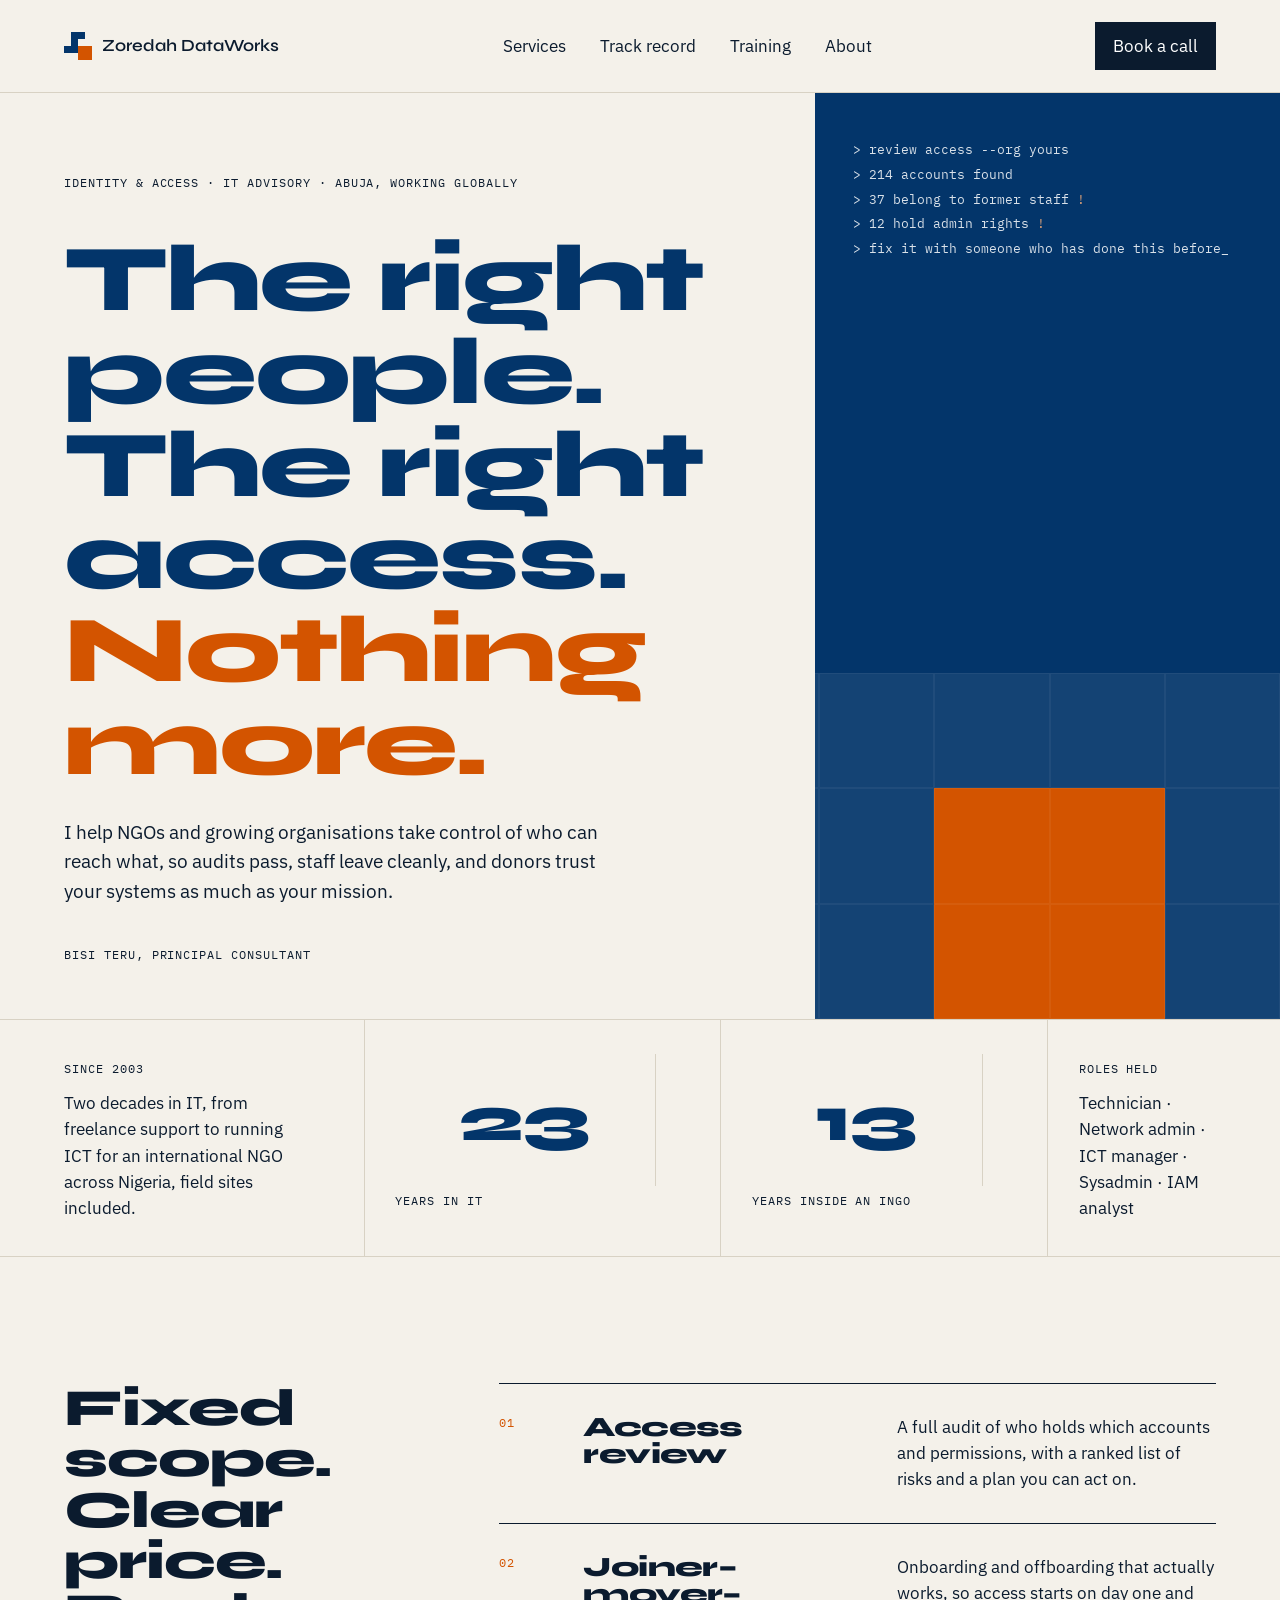
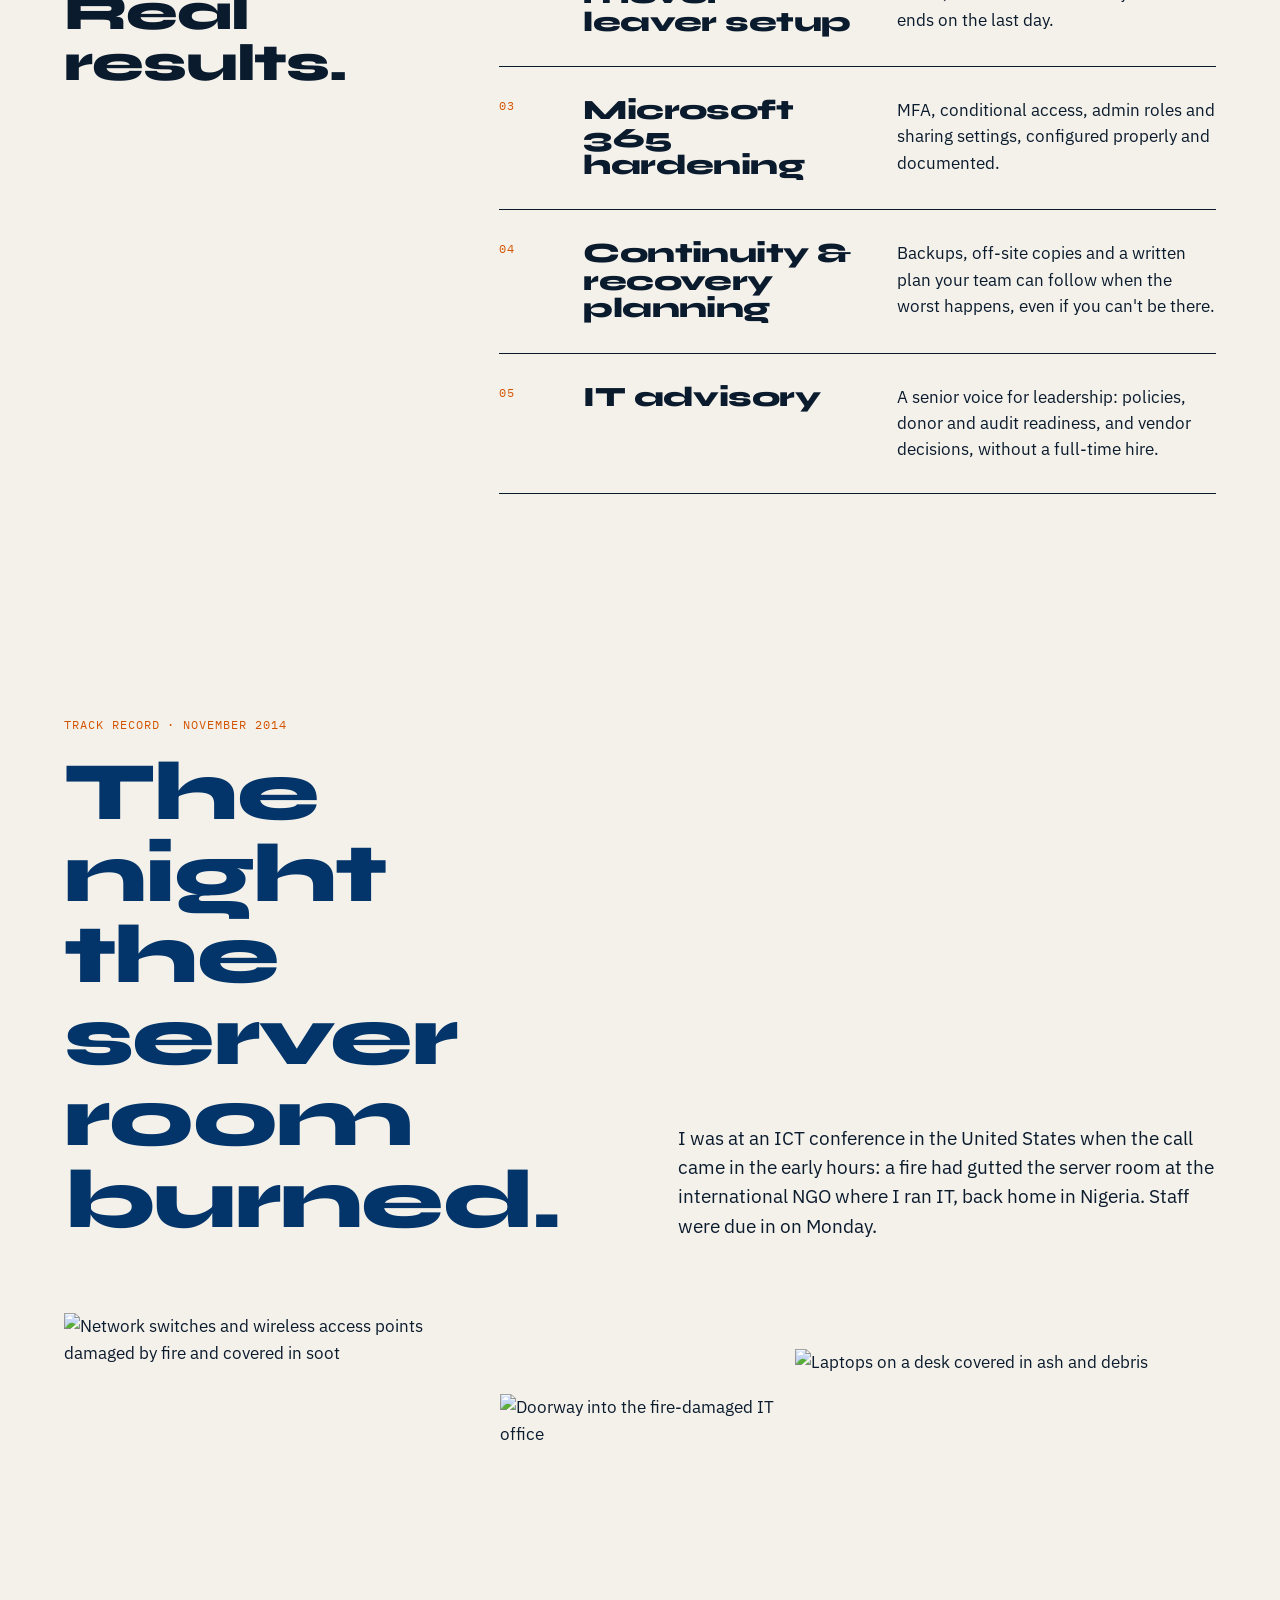
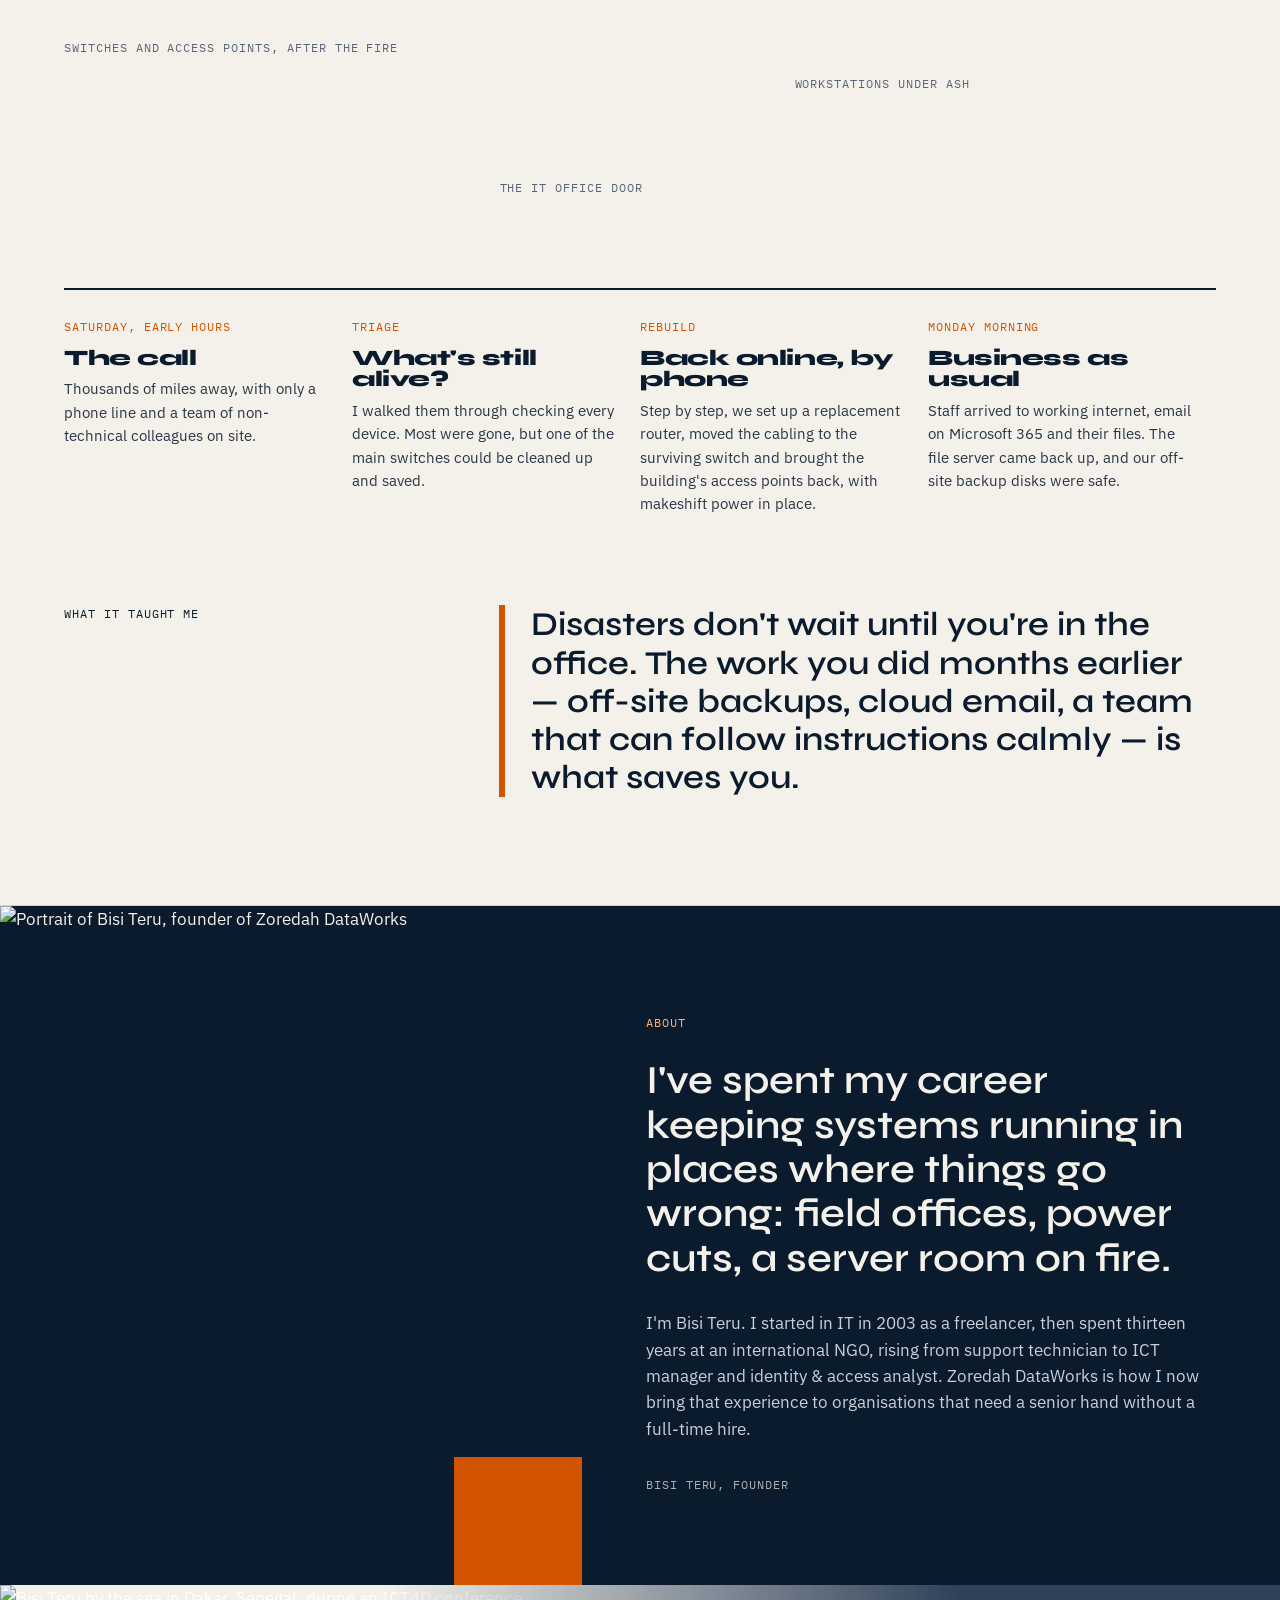
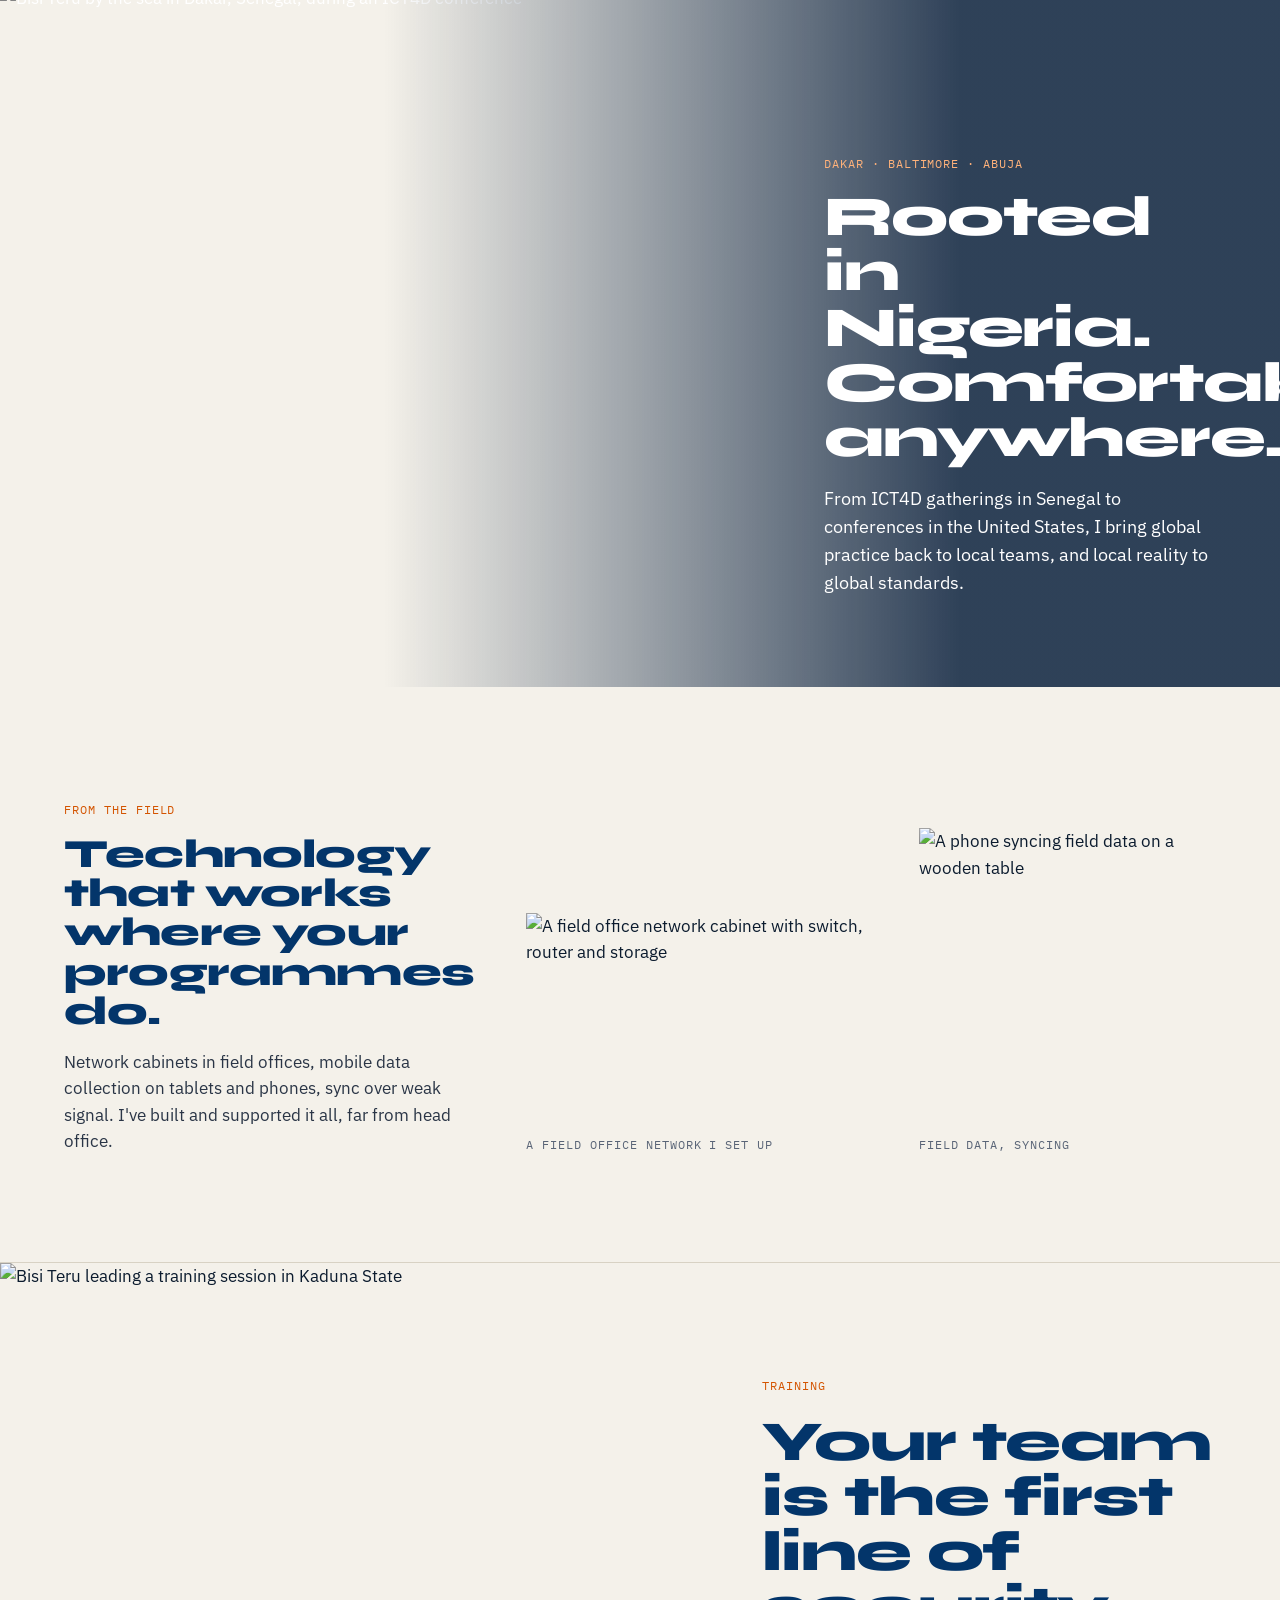
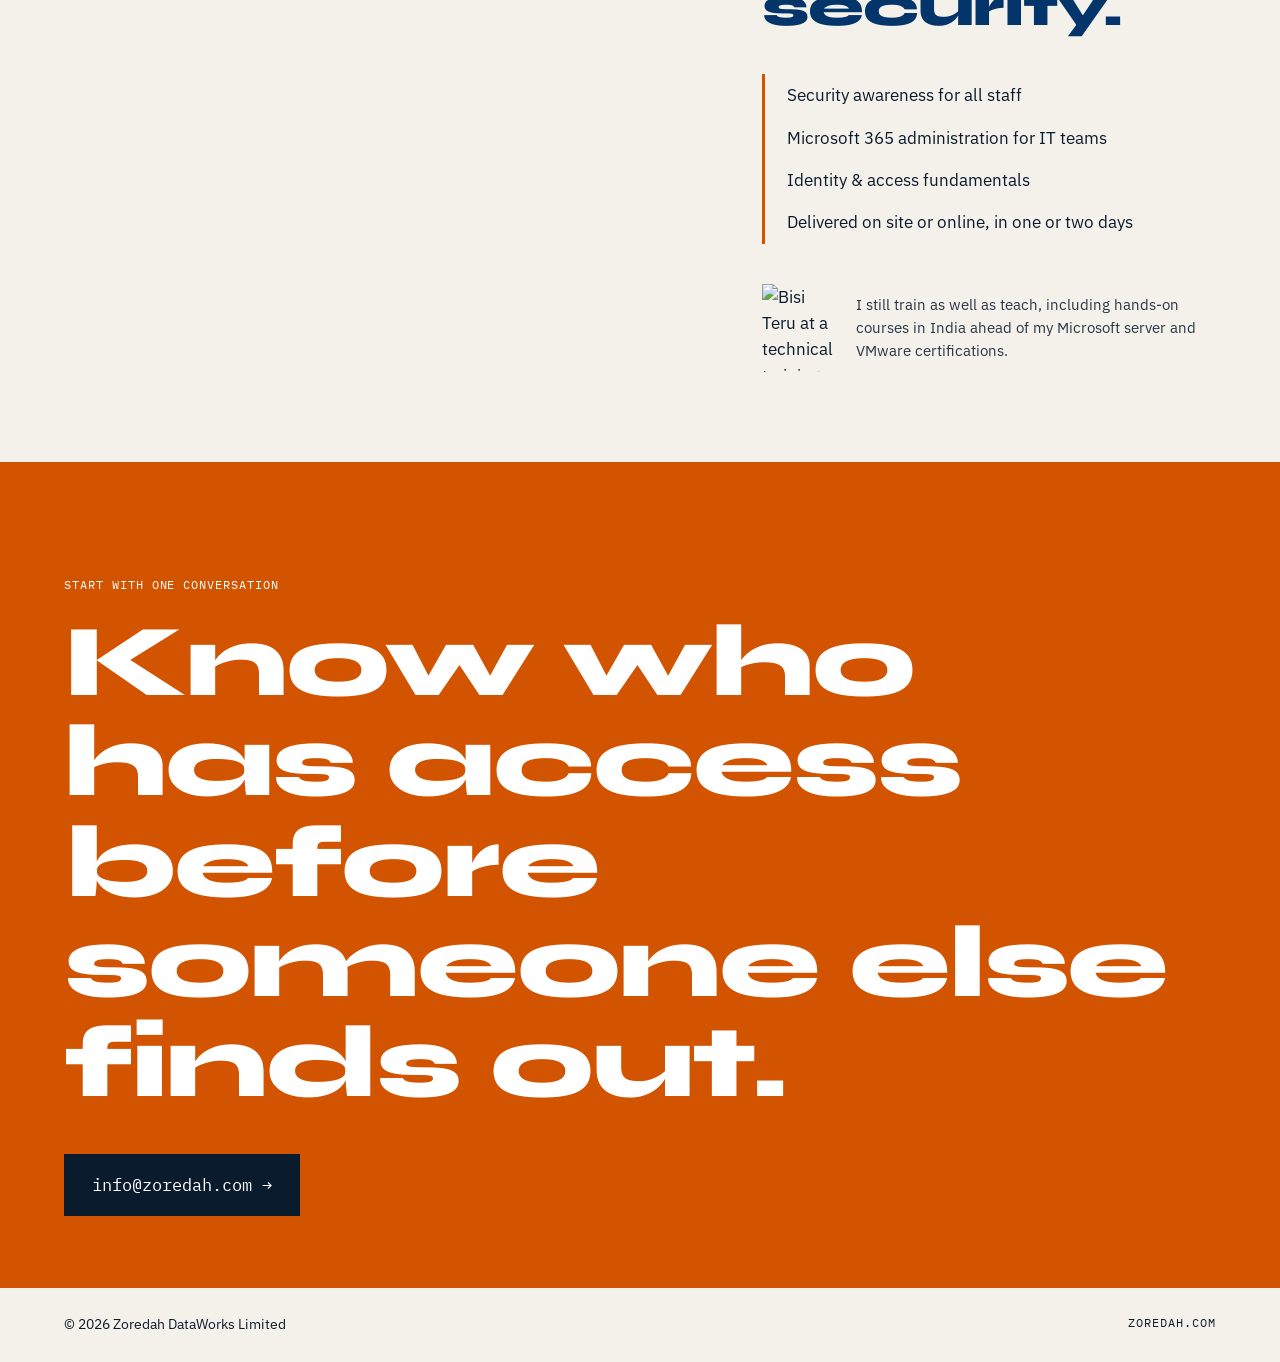
==== index.html @ 3d93bdf1 "Add initial HTML structure for Zoredah DataWorks This commit adds a complete HTML structure for the " ====
<!DOCTYPE html>
<html lang="en">
<head>
<meta charset="utf-8">
<meta name="viewport" content="width=device-width,initial-scale=1">
<title>Zoredah DataWorks | Identity, access and IT advisory</title>
<meta name="description" content="Identity and access management, IT advisory, continuity planning and training for NGOs and growing organisations. Based in Abuja, working globally.">
<link rel="preconnect" href="https://fonts.googleapis.com">
<link rel="preconnect" href="https://fonts.gstatic.com" crossorigin>
<link href="https://fonts.googleapis.com/css2?family=Syne:wght@600;800&family=IBM+Plex+Sans:wght@400;500&family=IBM+Plex+Mono:wght@400;500&display=swap" rel="stylesheet">
<style>
:root{--navy:#03356A;--ink:#0B1B2E;--orange:#D35400;--paper:#F4F1EA;--line:#d8d2c4;--muted:#5a6577}
*{box-sizing:border-box;margin:0;padding:0}
html{scroll-behavior:smooth}
body{font-family:'IBM Plex Sans',sans-serif;color:var(--ink);background:var(--paper);font-size:17px;line-height:1.55}
img{display:block;max-width:100%}
.mono{font-family:'IBM Plex Mono',monospace;font-size:12px;letter-spacing:.08em;text-transform:uppercase}
h1,h2,h3{font-family:'Syne',sans-serif;font-weight:800;line-height:.98;letter-spacing:-.02em}
a{color:inherit}

/* navigation */
nav{display:flex;justify-content:space-between;align-items:center;padding:22px 5vw;border-bottom:1px solid var(--line)}
.brand{display:flex;gap:10px;align-items:center;font-family:'Syne',sans-serif;font-weight:600;text-decoration:none}
.mark{display:grid;grid-template-columns:repeat(4,7px);grid-template-rows:repeat(4,7px)}
.mark i{background:var(--navy)}
.mark i.o{background:var(--orange)}
nav ul{display:flex;gap:34px;list-style:none}
nav ul a{text-decoration:none}
nav ul a:hover{color:var(--orange)}
.cta{background:var(--ink);color:#fff;padding:11px 18px;text-decoration:none}
.cta:hover{background:var(--orange)}

/* hero: deliberately asymmetric */
.hero{display:grid;grid-template-columns:7fr 4fr;min-height:82vh;border-bottom:1px solid var(--line)}
.hero-l{padding:9vh 5vw 6vh;display:flex;flex-direction:column;justify-content:space-between;gap:40px}
.hero h1{font-size:clamp(46px,7.4vw,112px);color:var(--navy)}
.hero h1 em{font-style:normal;color:var(--orange)}
.hero p{max-width:30em;margin-top:28px;font-size:19px}
.hero-r{background:var(--navy);position:relative;overflow:hidden;color:#fff;padding:5vh 3vw}
.blocks{position:absolute;right:0;bottom:0;display:grid;grid-template-columns:repeat(5,9vw);grid-auto-rows:9vw}
.blocks b{background:rgba(255,255,255,.07);border:1px solid rgba(255,255,255,.05);animation:rise .6s both}
.blocks b.o{background:var(--orange)}
@keyframes rise{from{opacity:0;transform:translateY(14px)}}
.term{font-family:'IBM Plex Mono',monospace;font-size:13px;opacity:.85;line-height:1.9;position:relative;z-index:1}
.term span{color:#ffb27a}

/* proof strip */
.proof{display:grid;grid-template-columns:2.2fr 1fr 1fr 1.4fr;border-bottom:1px solid var(--line)}
.proof div{padding:34px 5vw 34px 2.4vw;border-right:1px solid var(--line)}
.proof div:first-child{padding-left:5vw}
.proof div:last-child{border-right:0}
.big{font-family:'Syne',sans-serif;font-size:64px;font-weight:800;color:var(--navy);line-height:1}

/* services: an editorial list, not a row of cards */
.svc{padding:14vh 5vw 10vh;display:grid;grid-template-columns:1fr 2fr;gap:6vw}
.svc h2{font-size:52px;position:sticky;top:30px;align-self:start}
.row{display:grid;grid-template-columns:60px 1fr 1.1fr;gap:24px;padding:30px 0;border-top:1px solid var(--ink)}
.row:last-child{border-bottom:1px solid var(--ink)}
.row h3{font-size:28px;transition:color .2s}
.row .n{color:var(--orange)}
.row:hover h3{color:var(--orange)}

/* about, with portrait */
.about{display:grid;grid-template-columns:5fr 6fr;background:var(--ink);color:var(--paper)}
.about figure{position:relative;min-height:560px;overflow:hidden}
.about figure img{position:absolute;inset:0;width:100%;height:100%;object-fit:cover;object-position:50% 30%}
.about figure::after{content:'';position:absolute;right:0;bottom:0;width:22%;aspect-ratio:1;background:var(--orange)}
.about-t{padding:12vh 6vw 10vh 5vw;display:flex;flex-direction:column;justify-content:center}
.about blockquote{font-family:'Syne',sans-serif;font-size:clamp(28px,3.1vw,44px);line-height:1.12;font-weight:600}
.about p.body{margin-top:30px;max-width:34em;color:#c9cfd8}

/* the fire: case story */
.fire{padding:14vh 5vw 12vh;border-bottom:1px solid var(--line)}
.fire-head{display:grid;grid-template-columns:1fr 1fr;gap:6vw;align-items:end;margin-bottom:8vh}
.fire h2{font-size:clamp(44px,6.5vw,96px);color:var(--navy)}
.fire-head p{font-size:19px;max-width:30em}
.fire-grid{display:grid;grid-template-columns:3fr 2fr 3fr;gap:14px;align-items:start}
.fire-grid img{width:100%;height:100%;object-fit:cover}
.fire-grid figure:nth-child(1){aspect-ratio:4/3}
.fire-grid figure:nth-child(2){aspect-ratio:3/4;margin-top:9vh}
.fire-grid figure:nth-child(3){aspect-ratio:4/3;margin-top:4vh}
.fire-grid figcaption{margin-top:10px;color:var(--muted)}
.timeline{display:grid;grid-template-columns:repeat(4,1fr);margin-top:10vh;border-top:2px solid var(--ink)}
.timeline div{padding:22px 24px 0 0}
.timeline .when{color:var(--orange)}
.timeline h3{font-size:22px;margin:10px 0 8px}
.timeline p{font-size:15px;color:#2a3546}
.lesson{margin-top:10vh;display:grid;grid-template-columns:1fr 2fr;gap:6vw}
.lesson blockquote{font-family:'Syne',sans-serif;font-weight:600;font-size:clamp(24px,2.6vw,36px);line-height:1.15;border-left:6px solid var(--orange);padding-left:26px}

/* global strip over the Dakar photo */
.global{position:relative;min-height:78vh;color:#fff;display:flex;align-items:flex-end;overflow:hidden}
.global img{position:absolute;inset:0;width:100%;height:100%;object-fit:cover;object-position:30% 50%}
.global::before{content:'';position:absolute;inset:0;background:linear-gradient(90deg,rgba(3,26,56,0) 30%,rgba(3,26,56,.82) 75%);z-index:1}
.global-t{position:relative;z-index:2;margin-left:auto;max-width:520px;padding:0 5vw 10vh}
.global h2{font-size:clamp(36px,4.4vw,64px)}
.global p{margin-top:20px;font-size:18px}

/* field strip */
.field{padding:12vh 5vw;display:grid;grid-template-columns:1fr 1.4fr 1.1fr;gap:14px;align-items:end}
.field .intro{align-self:start;padding-right:3vw}
.field .intro h2{font-size:40px;color:var(--navy);margin-top:14px}
.field .intro p{margin-top:18px;color:#2a3546}
.field figure img{width:100%;object-fit:cover}
.field figure:nth-child(2) img{aspect-ratio:16/9}
.field figure:nth-child(3) img{aspect-ratio:1}
.field figcaption{margin-top:10px;color:var(--muted)}

/* training */
.train{display:grid;grid-template-columns:6fr 5fr;border-top:1px solid var(--line)}
.train figure{min-height:520px;position:relative}
.train figure img{position:absolute;inset:0;width:100%;height:100%;object-fit:cover;object-position:35% 15%}
.train-t{padding:12vh 5vw 10vh 5vw;display:flex;flex-direction:column;justify-content:space-between;gap:40px}
.train h2{font-size:clamp(38px,4.4vw,64px);color:var(--navy);margin-top:16px}
.list{list-style:none;border-left:3px solid var(--orange);padding-left:22px}
.list li{padding:8px 0}
.cert{display:flex;gap:18px;align-items:center}
.cert img{width:120px;height:88px;object-fit:cover}
.cert p{font-size:15px;color:#2a3546;max-width:24em}

/* closing call to action */
.end{background:var(--orange);color:#fff;padding:12vh 5vw 8vh}
.end h2{font-size:clamp(44px,8vw,128px);max-width:11ch;margin-top:16px}
.end a.btn{display:inline-block;margin-top:40px;background:var(--ink);color:#fff;padding:18px 28px;text-decoration:none;font-family:'IBM Plex Mono',monospace}
.end a.btn:hover{background:#000}
footer{display:flex;justify-content:space-between;flex-wrap:wrap;gap:12px;padding:26px 5vw;font-size:14px}

@media (max-width:900px){
  .hero,.svc,.about,.train,.proof,.fire-head,.lesson,.field{grid-template-columns:1fr}
  .hero-r{min-height:320px}
  .blocks{grid-template-columns:repeat(5,18vw);grid-auto-rows:18vw}
  nav ul{display:none}
  .row{grid-template-columns:40px 1fr}
  .row p{grid-column:2}
  .svc h2{position:static}
  .proof div{border-right:0;border-bottom:1px solid var(--line);padding-left:5vw}
  .about figure{min-height:420px}
  .fire-grid{grid-template-columns:1fr 1fr}
  .fire-grid figure:nth-child(1){grid-column:1/-1}
  .fire-grid figure:nth-child(2),.fire-grid figure:nth-child(3){margin-top:0}
  .timeline{grid-template-columns:1fr 1fr}
  .global::before{background:linear-gradient(180deg,rgba(3,26,56,0) 20%,rgba(3,26,56,.85) 70%)}
  .train figure{min-height:300px}
}
@media (prefers-reduced-motion:reduce){.blocks b{animation:none}}
</style>
</head>
<body>

<nav>
  <a class="brand" href="#">
    <div class="mark" aria-hidden="true">
      <i style="grid-area:1/2"></i><i style="grid-area:1/3"></i><i style="grid-area:2/2"></i>
      <i style="grid-area:3/1"></i><i style="grid-area:3/2"></i>
      <i class="o" style="grid-area:3/3"></i><i class="o" style="grid-area:3/4"></i>
      <i class="o" style="grid-area:4/3"></i><i class="o" style="grid-area:4/4"></i>
    </div>
    Zoredah DataWorks
  </a>
  <ul>
    <li><a href="#services">Services</a></li>
    <li><a href="#story">Track record</a></li>
    <li><a href="#training">Training</a></li>
    <li><a href="#about">About</a></li>
  </ul>
  <a class="cta" href="#contact">Book a call</a>
</nav>

<section class="hero">
  <div class="hero-l">
    <span class="mono">Identity &amp; access · IT advisory · Abuja, working globally</span>
    <div>
      <h1>The right people.<br>The right access.<br><em>Nothing more.</em></h1>
      <p>I help NGOs and growing organisations take control of who can reach what, so audits pass, staff leave cleanly, and donors trust your systems as much as your mission.</p>
    </div>
    <span class="mono">Bisi Teru, Principal Consultant</span>
  </div>
  <div class="hero-r">
    <div class="term">
      &gt; review access --org yours<br>
      &gt; 214 accounts found<br>
      &gt; 37 belong to former staff <span>!</span><br>
      &gt; 12 hold admin rights <span>!</span><br>
      &gt; fix it with someone who has done this before_
    </div>
    <div class="blocks" aria-hidden="true">
      <b></b><b style="animation-delay:.1s"></b><b></b><b style="animation-delay:.2s"></b><b></b>
      <b></b><b style="animation-delay:.3s"></b><b class="o" style="animation-delay:.5s"></b><b class="o" style="animation-delay:.6s"></b><b></b>
      <b style="animation-delay:.4s"></b><b></b><b class="o" style="animation-delay:.7s"></b><b class="o" style="animation-delay:.8s"></b><b></b>
    </div>
  </div>
</section>

<section class="proof">
  <div>
    <span class="mono">Since 2003</span>
    <p style="margin-top:10px;max-width:24em">Two decades in IT, from freelance support to running ICT for an international NGO across Nigeria, field sites included.</p>
  </div>
  <div><div class="big">23</div><span class="mono">years in IT</span></div>
  <div><div class="big">13</div><span class="mono">years inside an INGO</span></div>
  <div>
    <span class="mono">Roles held</span>
    <p style="margin-top:10px">Technician · Network admin · ICT manager · Sysadmin · IAM analyst</p>
  </div>
</section>

<section class="svc" id="services">
  <h2>Fixed scope.<br>Clear price.<br>Real results.</h2>
  <div>
    <div class="row"><span class="mono n">01</span><h3>Access review</h3><p>A full audit of who holds which accounts and permissions, with a ranked list of risks and a plan you can act on.</p></div>
    <div class="row"><span class="mono n">02</span><h3>Joiner–mover–leaver setup</h3><p>Onboarding and offboarding that actually works, so access starts on day one and ends on the last day.</p></div>
    <div class="row"><span class="mono n">03</span><h3>Microsoft 365 hardening</h3><p>MFA, conditional access, admin roles and sharing settings, configured properly and documented.</p></div>
    <div class="row"><span class="mono n">04</span><h3>Continuity &amp; recovery planning</h3><p>Backups, off-site copies and a written plan your team can follow when the worst happens, even if you can't be there.</p></div>
    <div class="row"><span class="mono n">05</span><h3>IT advisory</h3><p>A senior voice for leadership: policies, donor and audit readiness, and vendor decisions, without a full-time hire.</p></div>
  </div>
</section>

<section class="fire" id="story">
  <div class="fire-head">
    <div>
      <span class="mono" style="color:var(--orange)">Track record · November 2014</span>
      <h2 style="margin-top:16px">The night the server room burned.</h2>
    </div>
    <p>I was at an ICT conference in the United States when the call came in the early hours: a fire had gutted the server room at the international NGO where I ran IT, back home in Nigeria. Staff were due in on Monday.</p>
  </div>

  <div class="fire-grid">
    <figure><img src="images/fire-switches.jpg" alt="Network switches and wireless access points damaged by fire and covered in soot" loading="lazy"><figcaption class="mono">Switches and access points, after the fire</figcaption></figure>
    <figure><img src="images/fire-doorway.jpg" alt="Doorway into the fire-damaged IT office" loading="lazy"><figcaption class="mono">The IT office door</figcaption></figure>
    <figure><img src="images/fire-laptops.jpg" alt="Laptops on a desk covered in ash and debris" loading="lazy"><figcaption class="mono">Workstations under ash</figcaption></figure>
  </div>

  <div class="timeline">
    <div><span class="mono when">Saturday, early hours</span><h3>The call</h3><p>Thousands of miles away, with only a phone line and a team of non-technical colleagues on site.</p></div>
    <div><span class="mono when">Triage</span><h3>What's still alive?</h3><p>I walked them through checking every device. Most were gone, but one of the main switches could be cleaned up and saved.</p></div>
    <div><span class="mono when">Rebuild</span><h3>Back online, by phone</h3><p>Step by step, we set up a replacement router, moved the cabling to the surviving switch and brought the building's access points back, with makeshift power in place.</p></div>
    <div><span class="mono when">Monday morning</span><h3>Business as usual</h3><p>Staff arrived to working internet, email on Microsoft 365 and their files. The file server came back up, and our off-site backup disks were safe.</p></div>
  </div>

  <div class="lesson">
    <span class="mono">What it taught me</span>
    <blockquote>Disasters don't wait until you're in the office. The work you did months earlier — off-site backups, cloud email, a team that can follow instructions calmly — is what saves you.</blockquote>
  </div>
</section>

<section class="about" id="about">
  <figure><img src="images/bisi-portrait.jpg" alt="Portrait of Bisi Teru, founder of Zoredah DataWorks"></figure>
  <div class="about-t">
    <span class="mono" style="color:#ffb27a;margin-bottom:26px">About</span>
    <blockquote>I've spent my career keeping systems running in places where things go wrong: field offices, power cuts, a server room on fire.</blockquote>
    <p class="body">I'm Bisi Teru. I started in IT in 2003 as a freelancer, then spent thirteen years at an international NGO, rising from support technician to ICT manager and identity &amp; access analyst. Zoredah DataWorks is how I now bring that experience to organisations that need a senior hand without a full-time hire.</p>
    <p class="mono" style="margin-top:34px;opacity:.7">Bisi Teru, founder</p>
  </div>
</section>

<section class="global">
  <img src="images/dakar.jpg" alt="Bisi Teru by the sea in Dakar, Senegal, during an ICT4D conference" loading="lazy">
  <div class="global-t">
    <span class="mono" style="color:#ffb27a">Dakar · Baltimore · Abuja</span>
    <h2 style="margin-top:14px">Rooted in Nigeria. Comfortable anywhere.</h2>
    <p>From ICT4D gatherings in Senegal to conferences in the United States, I bring global practice back to local teams, and local reality to global standards.</p>
  </div>
</section>

<section class="field">
  <div class="intro">
    <span class="mono" style="color:var(--orange)">From the field</span>
    <h2>Technology that works where your programmes do.</h2>
    <p>Network cabinets in field offices, mobile data collection on tablets and phones, sync over weak signal. I've built and supported it all, far from head office.</p>
  </div>
  <figure><img src="images/field-cabinet.jpg" alt="A field office network cabinet with switch, router and storage" loading="lazy"><figcaption class="mono">A field office network I set up</figcaption></figure>
  <figure><img src="images/field-sync.jpg" alt="A phone syncing field data on a wooden table" loading="lazy"><figcaption class="mono">Field data, syncing</figcaption></figure>
</section>

<section class="train" id="training">
  <figure><img src="images/training-kaduna.jpg" alt="Bisi Teru leading a training session in Kaduna State" loading="lazy"></figure>
  <div class="train-t">
    <div>
      <span class="mono" style="color:var(--orange)">Training</span>
      <h2>Your team is the first line of security.</h2>
    </div>
    <ul class="list">
      <li>Security awareness for all staff</li>
      <li>Microsoft 365 administration for IT teams</li>
      <li>Identity &amp; access fundamentals</li>
      <li>Delivered on site or online, in one or two days</li>
    </ul>
    <div class="cert">
      <img src="images/training-india.jpg" alt="Bisi Teru at a technical training lab in India" loading="lazy">
      <p>I still train as well as teach, including hands-on courses in India ahead of my Microsoft server and VMware certifications.</p>
    </div>
  </div>
</section>

<section class="end" id="contact">
  <span class="mono">Start with one conversation</span>
  <h2>Know who has access before someone else finds out.</h2>
  <a class="btn" href="mailto:info@zoredah.com">info@zoredah.com →</a>
</section>

<footer>
  <span>© 2026 Zoredah DataWorks Limited</span>
  <span class="mono">zoredah.com</span>
</footer>

</body>
</html>
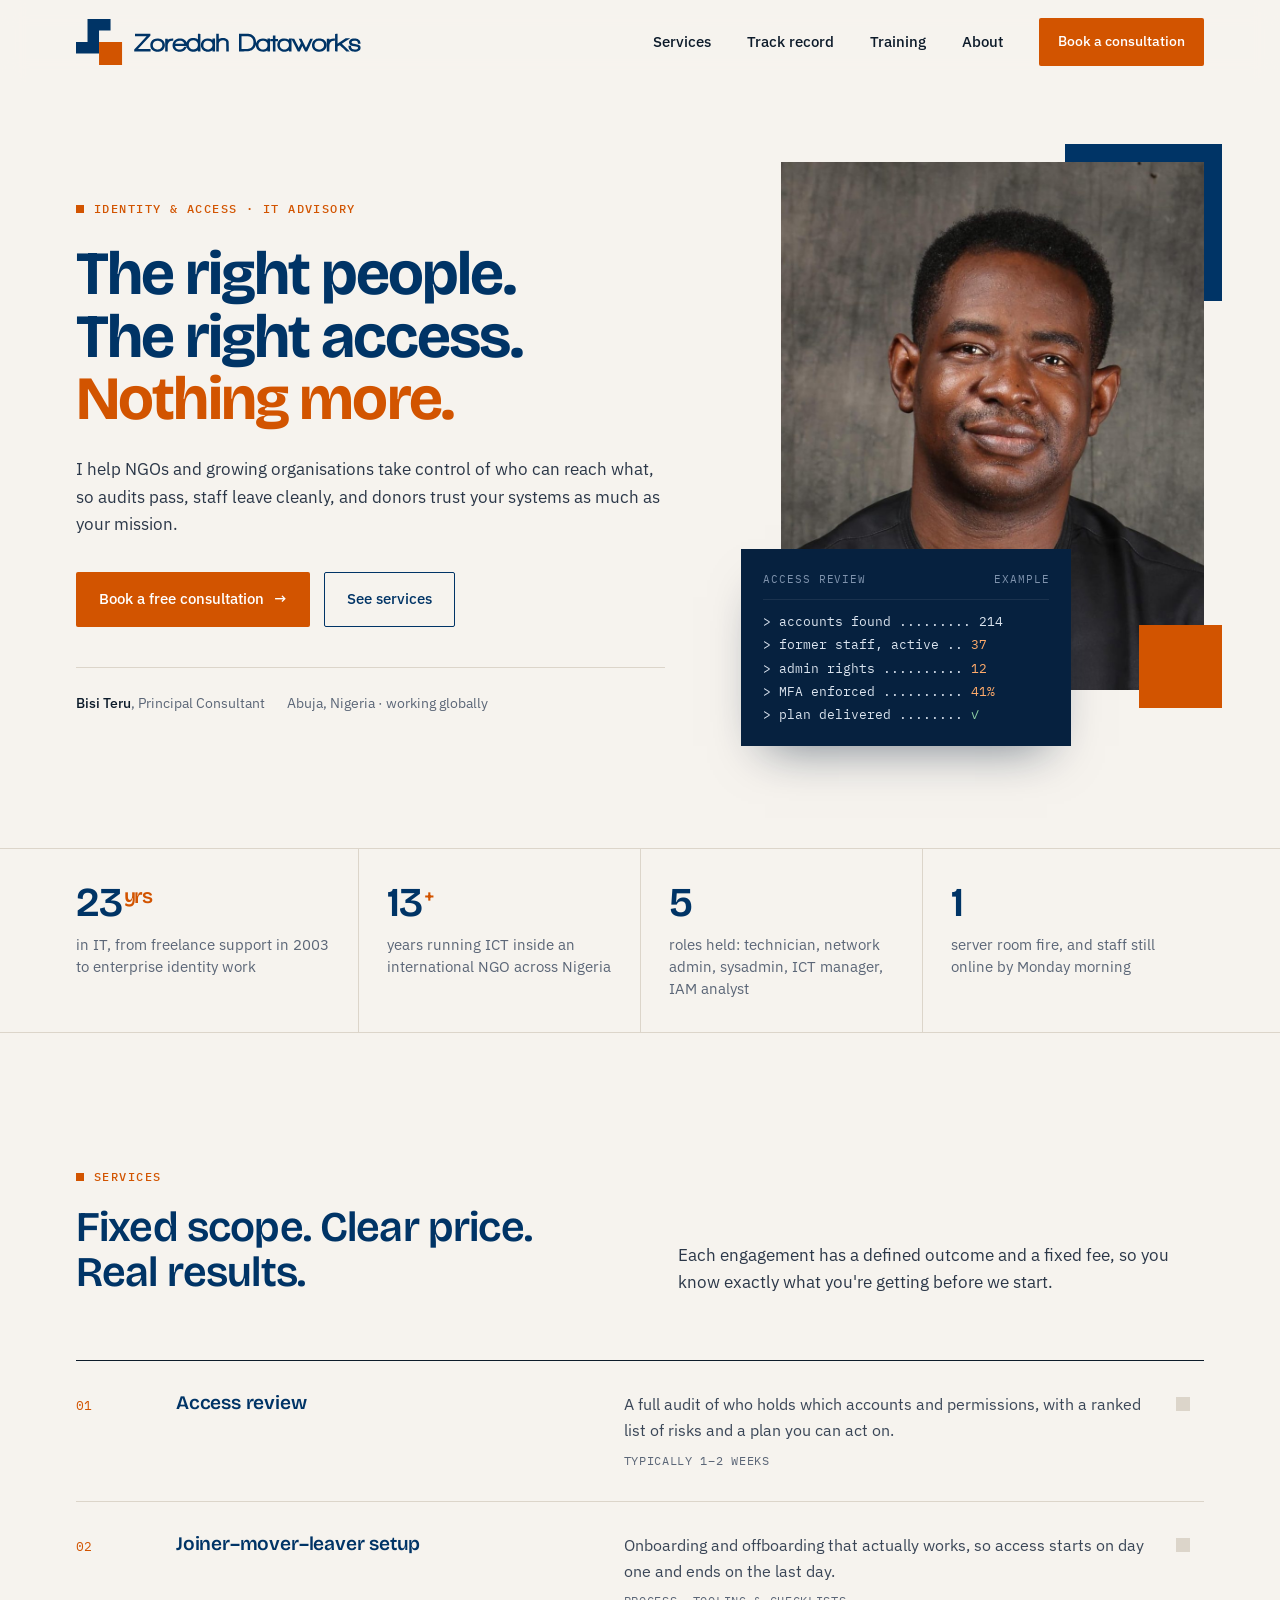
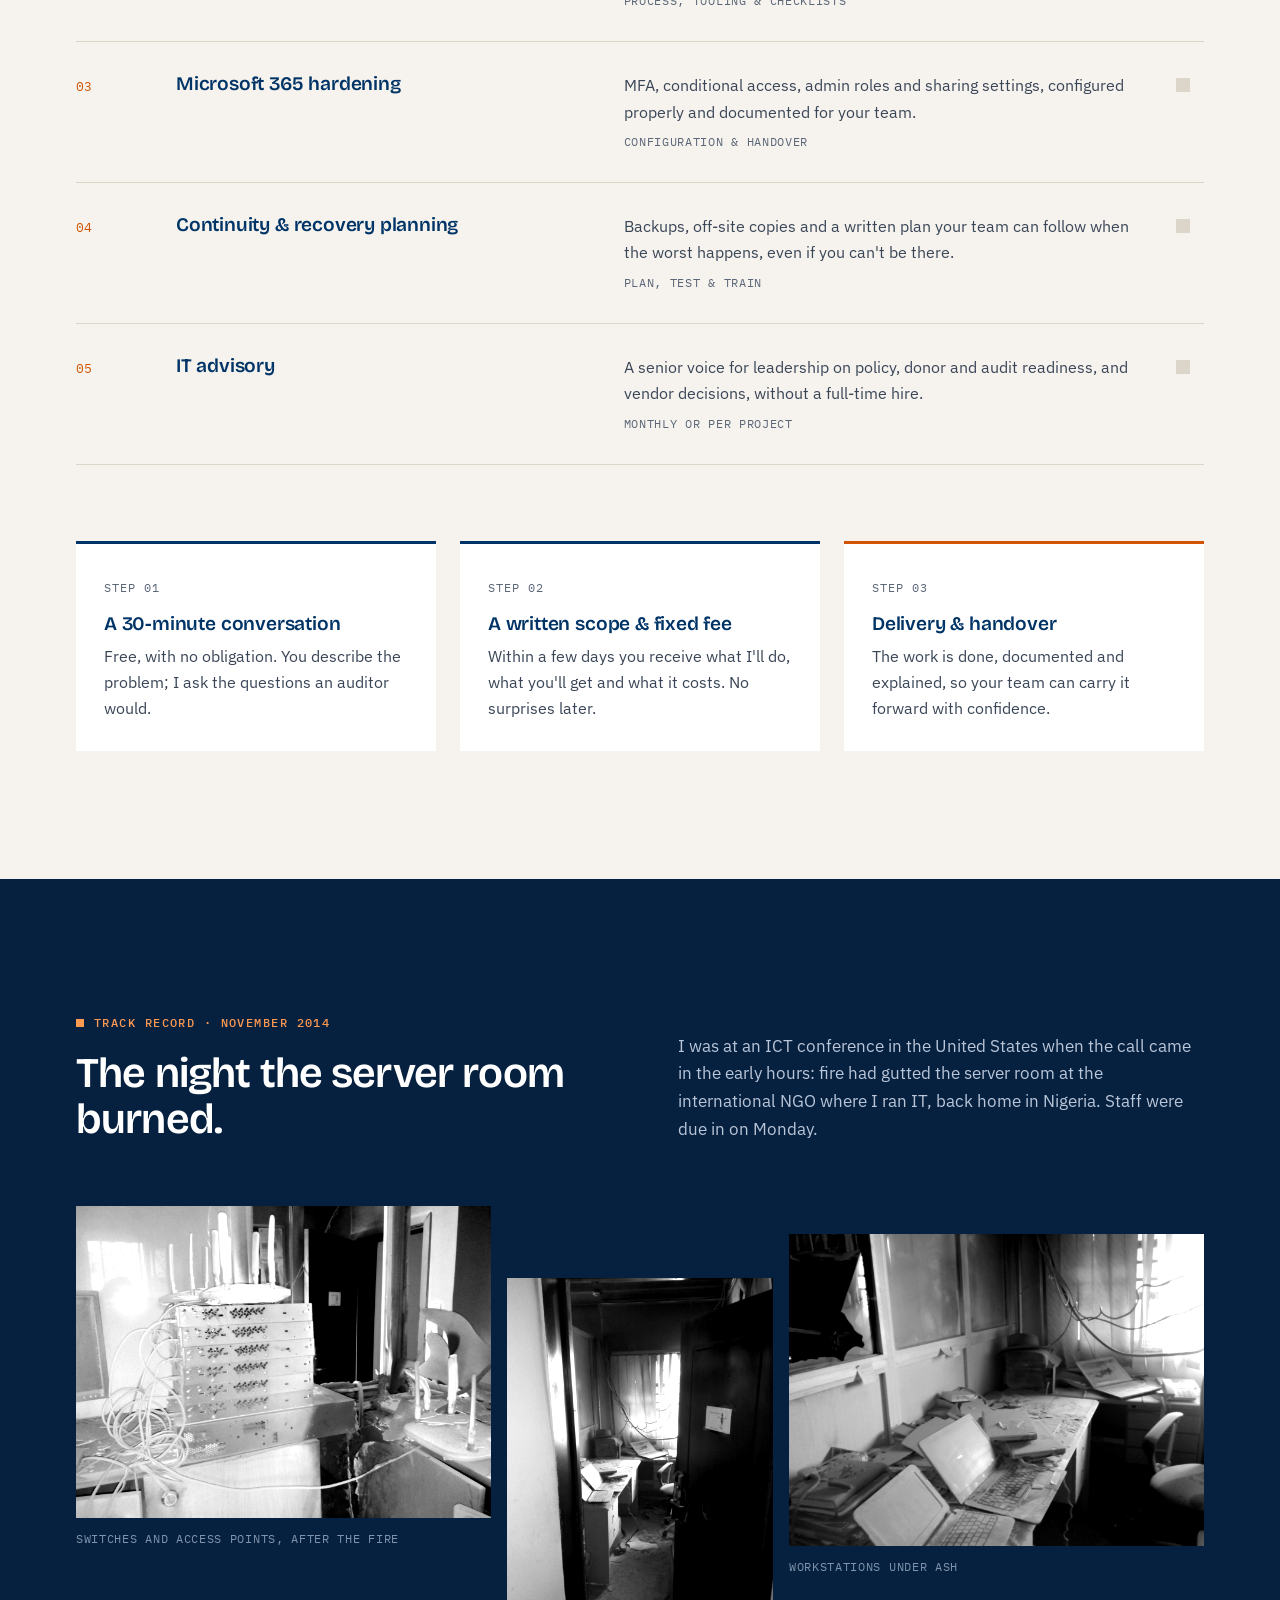
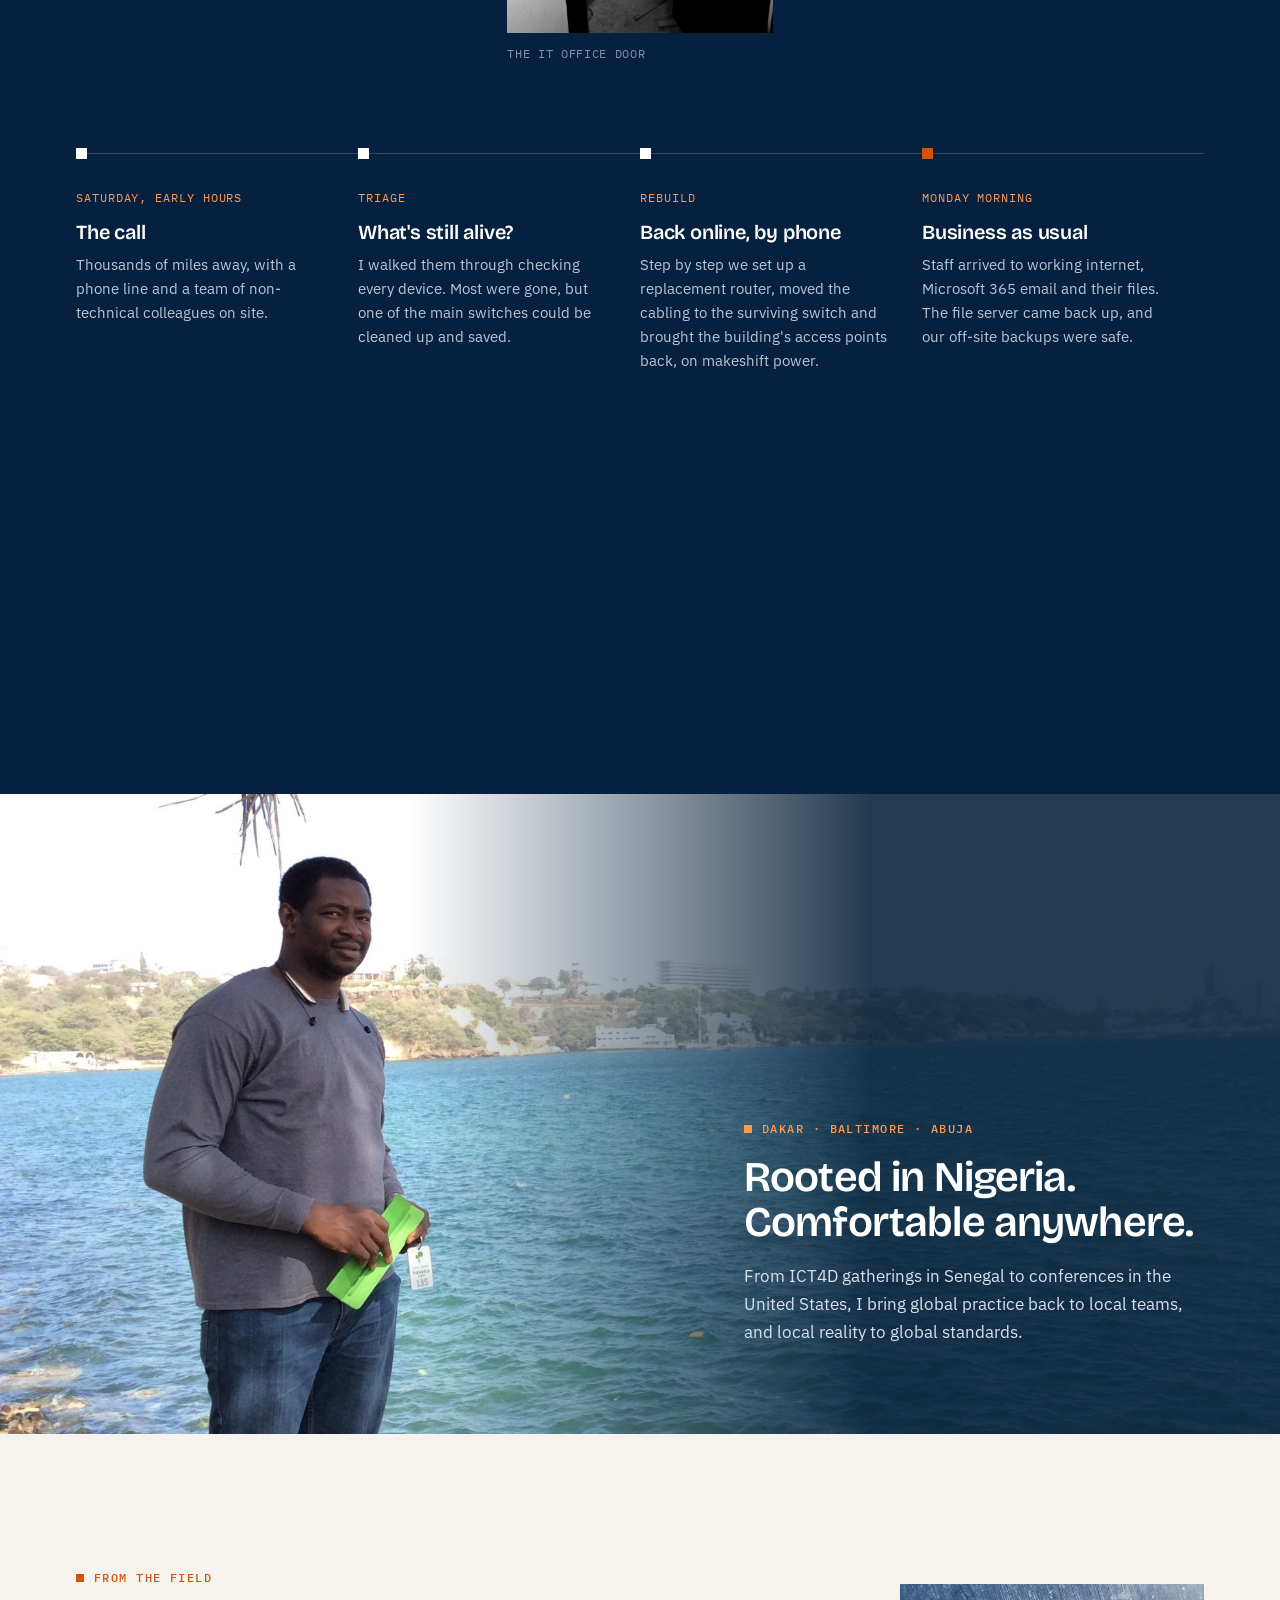
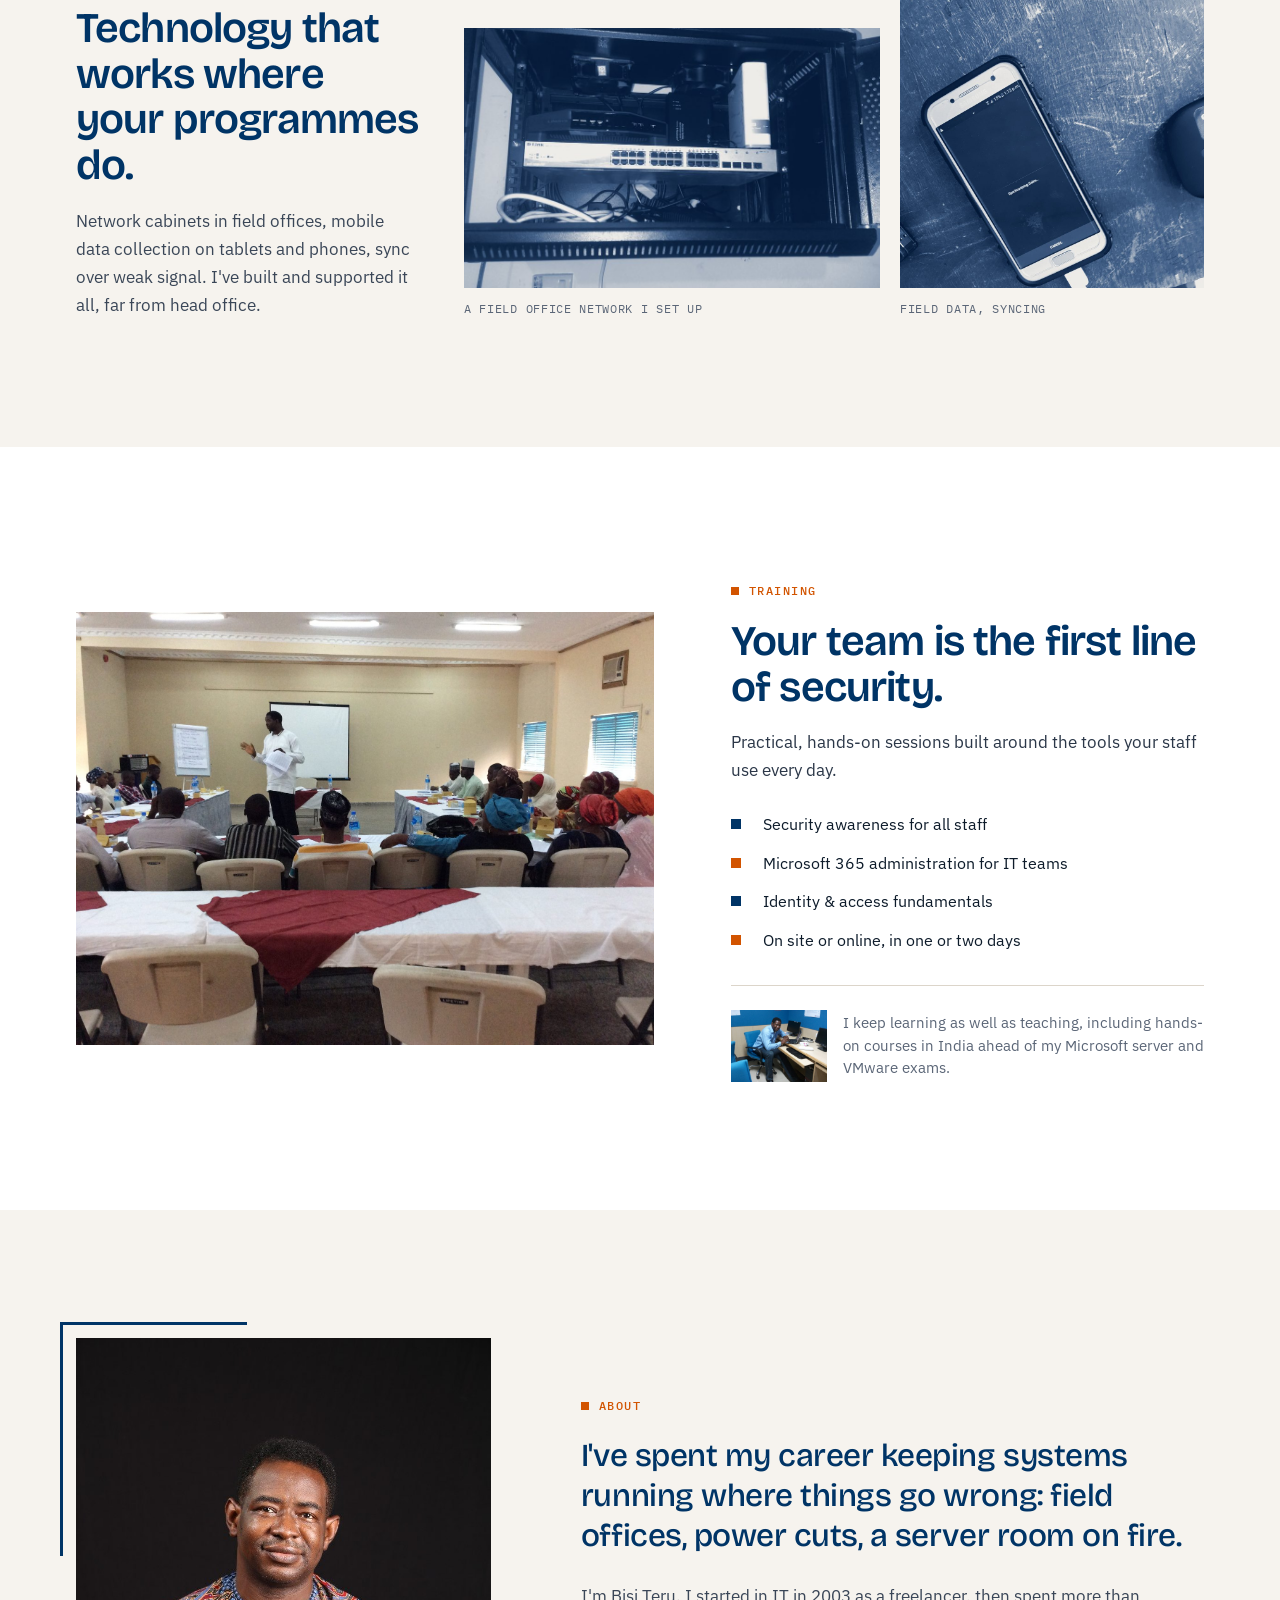
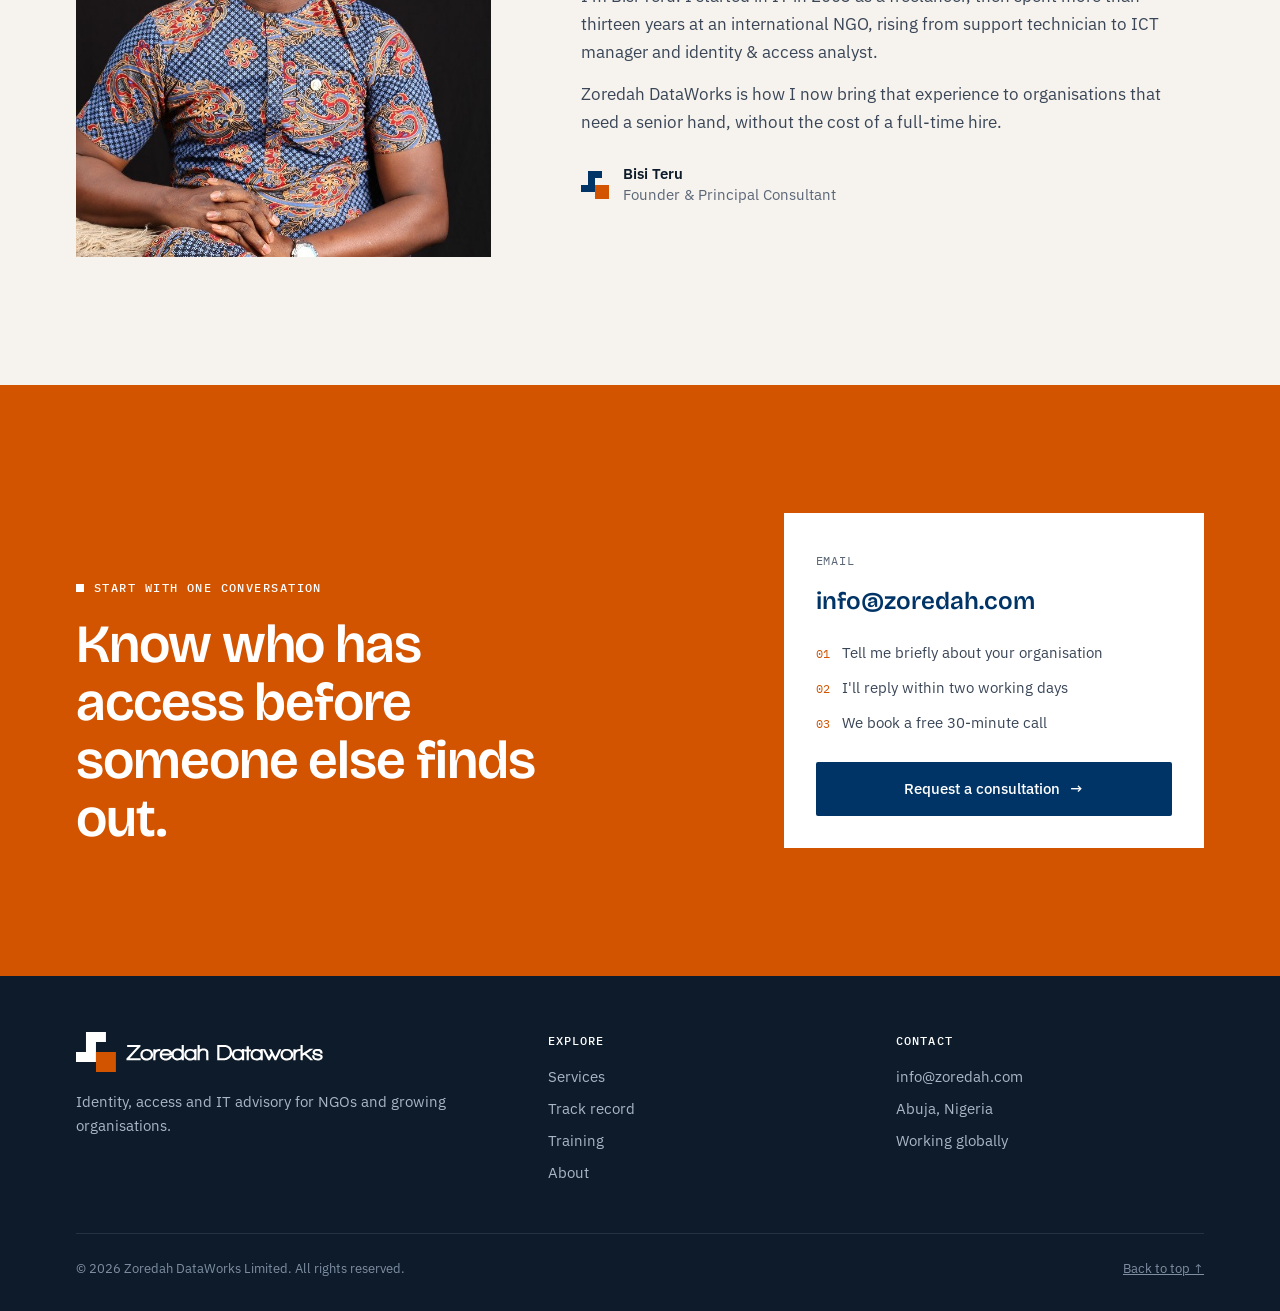
==== commit 21f607a4: "Add files via upload" ====
--- a/index.html
+++ b/index.html
@@ -1,307 +1,281 @@
 <!DOCTYPE html>
-<html lang="en">
+<html lang="en" class="no-js">
 <head>
 <meta charset="utf-8">
 <meta name="viewport" content="width=device-width,initial-scale=1">
-<title>Zoredah DataWorks | Identity, access and IT advisory</title>
-<meta name="description" content="Identity and access management, IT advisory, continuity planning and training for NGOs and growing organisations. Based in Abuja, working globally.">
+<title>Zoredah DataWorks | Identity, access &amp; IT advisory for NGOs</title>
+<meta name="description" content="Identity and access management, Microsoft 365 security, continuity planning and IT training for NGOs and growing organisations. Led by Bisi Teru, 23 years in IT. Abuja, working globally.">
+<link rel="canonical" href="https://zoredah.com/">
+<meta name="theme-color" content="#003466">
+
+<meta property="og:type" content="website">
+<meta property="og:site_name" content="Zoredah DataWorks">
+<meta property="og:title" content="Zoredah DataWorks | Identity, access & IT advisory">
+<meta property="og:description" content="The right people. The right access. Nothing more. IT advisory for NGOs and growing organisations, led by Bisi Teru.">
+<meta property="og:url" content="https://zoredah.com/">
+<meta property="og:image" content="https://zoredah.com/images/og-image.jpg">
+<meta property="og:image:width" content="1200">
+<meta property="og:image:height" content="630">
+<meta name="twitter:card" content="summary_large_image">
+
+<link rel="icon" href="/favicon.svg" type="image/svg+xml">
+<link rel="icon" href="/favicon-32.png" sizes="32x32" type="image/png">
+<link rel="apple-touch-icon" href="/apple-touch-icon.png">
+
 <link rel="preconnect" href="https://fonts.googleapis.com">
 <link rel="preconnect" href="https://fonts.gstatic.com" crossorigin>
-<link href="https://fonts.googleapis.com/css2?family=Syne:wght@600;800&family=IBM+Plex+Sans:wght@400;500&family=IBM+Plex+Mono:wght@400;500&display=swap" rel="stylesheet">
-<style>
-:root{--navy:#03356A;--ink:#0B1B2E;--orange:#D35400;--paper:#F4F1EA;--line:#d8d2c4;--muted:#5a6577}
-*{box-sizing:border-box;margin:0;padding:0}
-html{scroll-behavior:smooth}
-body{font-family:'IBM Plex Sans',sans-serif;color:var(--ink);background:var(--paper);font-size:17px;line-height:1.55}
-img{display:block;max-width:100%}
-.mono{font-family:'IBM Plex Mono',monospace;font-size:12px;letter-spacing:.08em;text-transform:uppercase}
-h1,h2,h3{font-family:'Syne',sans-serif;font-weight:800;line-height:.98;letter-spacing:-.02em}
-a{color:inherit}
-
-/* navigation */
-nav{display:flex;justify-content:space-between;align-items:center;padding:22px 5vw;border-bottom:1px solid var(--line)}
-.brand{display:flex;gap:10px;align-items:center;font-family:'Syne',sans-serif;font-weight:600;text-decoration:none}
-.mark{display:grid;grid-template-columns:repeat(4,7px);grid-template-rows:repeat(4,7px)}
-.mark i{background:var(--navy)}
-.mark i.o{background:var(--orange)}
-nav ul{display:flex;gap:34px;list-style:none}
-nav ul a{text-decoration:none}
-nav ul a:hover{color:var(--orange)}
-.cta{background:var(--ink);color:#fff;padding:11px 18px;text-decoration:none}
-.cta:hover{background:var(--orange)}
-
-/* hero: deliberately asymmetric */
-.hero{display:grid;grid-template-columns:7fr 4fr;min-height:82vh;border-bottom:1px solid var(--line)}
-.hero-l{padding:9vh 5vw 6vh;display:flex;flex-direction:column;justify-content:space-between;gap:40px}
-.hero h1{font-size:clamp(46px,7.4vw,112px);color:var(--navy)}
-.hero h1 em{font-style:normal;color:var(--orange)}
-.hero p{max-width:30em;margin-top:28px;font-size:19px}
-.hero-r{background:var(--navy);position:relative;overflow:hidden;color:#fff;padding:5vh 3vw}
-.blocks{position:absolute;right:0;bottom:0;display:grid;grid-template-columns:repeat(5,9vw);grid-auto-rows:9vw}
-.blocks b{background:rgba(255,255,255,.07);border:1px solid rgba(255,255,255,.05);animation:rise .6s both}
-.blocks b.o{background:var(--orange)}
-@keyframes rise{from{opacity:0;transform:translateY(14px)}}
-.term{font-family:'IBM Plex Mono',monospace;font-size:13px;opacity:.85;line-height:1.9;position:relative;z-index:1}
-.term span{color:#ffb27a}
-
-/* proof strip */
-.proof{display:grid;grid-template-columns:2.2fr 1fr 1fr 1.4fr;border-bottom:1px solid var(--line)}
-.proof div{padding:34px 5vw 34px 2.4vw;border-right:1px solid var(--line)}
-.proof div:first-child{padding-left:5vw}
-.proof div:last-child{border-right:0}
-.big{font-family:'Syne',sans-serif;font-size:64px;font-weight:800;color:var(--navy);line-height:1}
-
-/* services: an editorial list, not a row of cards */
-.svc{padding:14vh 5vw 10vh;display:grid;grid-template-columns:1fr 2fr;gap:6vw}
-.svc h2{font-size:52px;position:sticky;top:30px;align-self:start}
-.row{display:grid;grid-template-columns:60px 1fr 1.1fr;gap:24px;padding:30px 0;border-top:1px solid var(--ink)}
-.row:last-child{border-bottom:1px solid var(--ink)}
-.row h3{font-size:28px;transition:color .2s}
-.row .n{color:var(--orange)}
-.row:hover h3{color:var(--orange)}
-
-/* about, with portrait */
-.about{display:grid;grid-template-columns:5fr 6fr;background:var(--ink);color:var(--paper)}
-.about figure{position:relative;min-height:560px;overflow:hidden}
-.about figure img{position:absolute;inset:0;width:100%;height:100%;object-fit:cover;object-position:50% 30%}
-.about figure::after{content:'';position:absolute;right:0;bottom:0;width:22%;aspect-ratio:1;background:var(--orange)}
-.about-t{padding:12vh 6vw 10vh 5vw;display:flex;flex-direction:column;justify-content:center}
-.about blockquote{font-family:'Syne',sans-serif;font-size:clamp(28px,3.1vw,44px);line-height:1.12;font-weight:600}
-.about p.body{margin-top:30px;max-width:34em;color:#c9cfd8}
-
-/* the fire: case story */
-.fire{padding:14vh 5vw 12vh;border-bottom:1px solid var(--line)}
-.fire-head{display:grid;grid-template-columns:1fr 1fr;gap:6vw;align-items:end;margin-bottom:8vh}
-.fire h2{font-size:clamp(44px,6.5vw,96px);color:var(--navy)}
-.fire-head p{font-size:19px;max-width:30em}
-.fire-grid{display:grid;grid-template-columns:3fr 2fr 3fr;gap:14px;align-items:start}
-.fire-grid img{width:100%;height:100%;object-fit:cover}
-.fire-grid figure:nth-child(1){aspect-ratio:4/3}
-.fire-grid figure:nth-child(2){aspect-ratio:3/4;margin-top:9vh}
-.fire-grid figure:nth-child(3){aspect-ratio:4/3;margin-top:4vh}
-.fire-grid figcaption{margin-top:10px;color:var(--muted)}
-.timeline{display:grid;grid-template-columns:repeat(4,1fr);margin-top:10vh;border-top:2px solid var(--ink)}
-.timeline div{padding:22px 24px 0 0}
-.timeline .when{color:var(--orange)}
-.timeline h3{font-size:22px;margin:10px 0 8px}
-.timeline p{font-size:15px;color:#2a3546}
-.lesson{margin-top:10vh;display:grid;grid-template-columns:1fr 2fr;gap:6vw}
-.lesson blockquote{font-family:'Syne',sans-serif;font-weight:600;font-size:clamp(24px,2.6vw,36px);line-height:1.15;border-left:6px solid var(--orange);padding-left:26px}
-
-/* global strip over the Dakar photo */
-.global{position:relative;min-height:78vh;color:#fff;display:flex;align-items:flex-end;overflow:hidden}
-.global img{position:absolute;inset:0;width:100%;height:100%;object-fit:cover;object-position:30% 50%}
-.global::before{content:'';position:absolute;inset:0;background:linear-gradient(90deg,rgba(3,26,56,0) 30%,rgba(3,26,56,.82) 75%);z-index:1}
-.global-t{position:relative;z-index:2;margin-left:auto;max-width:520px;padding:0 5vw 10vh}
-.global h2{font-size:clamp(36px,4.4vw,64px)}
-.global p{margin-top:20px;font-size:18px}
-
-/* field strip */
-.field{padding:12vh 5vw;display:grid;grid-template-columns:1fr 1.4fr 1.1fr;gap:14px;align-items:end}
-.field .intro{align-self:start;padding-right:3vw}
-.field .intro h2{font-size:40px;color:var(--navy);margin-top:14px}
-.field .intro p{margin-top:18px;color:#2a3546}
-.field figure img{width:100%;object-fit:cover}
-.field figure:nth-child(2) img{aspect-ratio:16/9}
-.field figure:nth-child(3) img{aspect-ratio:1}
-.field figcaption{margin-top:10px;color:var(--muted)}
-
-/* training */
-.train{display:grid;grid-template-columns:6fr 5fr;border-top:1px solid var(--line)}
-.train figure{min-height:520px;position:relative}
-.train figure img{position:absolute;inset:0;width:100%;height:100%;object-fit:cover;object-position:35% 15%}
-.train-t{padding:12vh 5vw 10vh 5vw;display:flex;flex-direction:column;justify-content:space-between;gap:40px}
-.train h2{font-size:clamp(38px,4.4vw,64px);color:var(--navy);margin-top:16px}
-.list{list-style:none;border-left:3px solid var(--orange);padding-left:22px}
-.list li{padding:8px 0}
-.cert{display:flex;gap:18px;align-items:center}
-.cert img{width:120px;height:88px;object-fit:cover}
-.cert p{font-size:15px;color:#2a3546;max-width:24em}
-
-/* closing call to action */
-.end{background:var(--orange);color:#fff;padding:12vh 5vw 8vh}
-.end h2{font-size:clamp(44px,8vw,128px);max-width:11ch;margin-top:16px}
-.end a.btn{display:inline-block;margin-top:40px;background:var(--ink);color:#fff;padding:18px 28px;text-decoration:none;font-family:'IBM Plex Mono',monospace}
-.end a.btn:hover{background:#000}
-footer{display:flex;justify-content:space-between;flex-wrap:wrap;gap:12px;padding:26px 5vw;font-size:14px}
-
-@media (max-width:900px){
-  .hero,.svc,.about,.train,.proof,.fire-head,.lesson,.field{grid-template-columns:1fr}
-  .hero-r{min-height:320px}
-  .blocks{grid-template-columns:repeat(5,18vw);grid-auto-rows:18vw}
-  nav ul{display:none}
-  .row{grid-template-columns:40px 1fr}
-  .row p{grid-column:2}
-  .svc h2{position:static}
-  .proof div{border-right:0;border-bottom:1px solid var(--line);padding-left:5vw}
-  .about figure{min-height:420px}
-  .fire-grid{grid-template-columns:1fr 1fr}
-  .fire-grid figure:nth-child(1){grid-column:1/-1}
-  .fire-grid figure:nth-child(2),.fire-grid figure:nth-child(3){margin-top:0}
-  .timeline{grid-template-columns:1fr 1fr}
-  .global::before{background:linear-gradient(180deg,rgba(3,26,56,0) 20%,rgba(3,26,56,.85) 70%)}
-  .train figure{min-height:300px}
-}
-@media (prefers-reduced-motion:reduce){.blocks b{animation:none}}
-</style>
+<link href="https://fonts.googleapis.com/css2?family=Bricolage+Grotesque:opsz,wght@12..96,500;12..96,600;12..96,700&family=IBM+Plex+Sans:wght@400;500;600&family=IBM+Plex+Mono:wght@400;500&display=swap" rel="stylesheet">
+<link rel="stylesheet" href="/styles.css">
+<link rel="preload" as="image" href="/images/bisi-portrait.jpg">
+
+<script type="application/ld+json">
+{"@context":"https://schema.org","@type":"ProfessionalService","name":"Zoredah DataWorks Limited","url":"https://zoredah.com/","logo":"https://zoredah.com/brand/logo-vertical.svg","image":"https://zoredah.com/images/og-image.jpg","email":"info@zoredah.com","description":"Identity and access management, IT advisory, continuity planning and training for NGOs and growing organisations.","address":{"@type":"PostalAddress","addressLocality":"Abuja","addressCountry":"NG"},"areaServed":"Worldwide","founder":{"@type":"Person","name":"Bisi Teru","jobTitle":"Principal Consultant"}}
+</script>
 </head>
 <body>
-
-<nav>
-  <a class="brand" href="#">
-    <div class="mark" aria-hidden="true">
-      <i style="grid-area:1/2"></i><i style="grid-area:1/3"></i><i style="grid-area:2/2"></i>
-      <i style="grid-area:3/1"></i><i style="grid-area:3/2"></i>
-      <i class="o" style="grid-area:3/3"></i><i class="o" style="grid-area:3/4"></i>
-      <i class="o" style="grid-area:4/3"></i><i class="o" style="grid-area:4/4"></i>
-    </div>
-    Zoredah DataWorks
-  </a>
-  <ul>
-    <li><a href="#services">Services</a></li>
-    <li><a href="#story">Track record</a></li>
-    <li><a href="#training">Training</a></li>
-    <li><a href="#about">About</a></li>
-  </ul>
-  <a class="cta" href="#contact">Book a call</a>
-</nav>
-
+<a class="skip" href="#main">Skip to content</a>
+
+<header class="site-header" id="top">
+  <div class="wrap header-inner">
+    <a class="logo" href="/" aria-label="Zoredah Dataworks home">
+      <img src="/brand/logo-horizontal.svg" alt="Zoredah Dataworks" width="333" height="46">
+    </a>
+    <button class="menu-btn" aria-expanded="false" aria-controls="site-nav" aria-label="Open menu"><span></span><span></span><span></span></button>
+    <nav class="nav" id="site-nav" aria-label="Main">
+      <a href="#services">Services</a>
+      <a href="#track-record">Track record</a>
+      <a href="#training">Training</a>
+      <a href="#about">About</a>
+      <a class="btn btn-primary" href="#contact">Book a consultation</a>
+    </nav>
+  </div>
+</header>
+
+<main id="main">
+
+<!-- HERO -->
 <section class="hero">
-  <div class="hero-l">
-    <span class="mono">Identity &amp; access · IT advisory · Abuja, working globally</span>
+  <div class="wrap hero-grid">
     <div>
-      <h1>The right people.<br>The right access.<br><em>Nothing more.</em></h1>
-      <p>I help NGOs and growing organisations take control of who can reach what, so audits pass, staff leave cleanly, and donors trust your systems as much as your mission.</p>
-    </div>
-    <span class="mono">Bisi Teru, Principal Consultant</span>
-  </div>
-  <div class="hero-r">
-    <div class="term">
-      &gt; review access --org yours<br>
-      &gt; 214 accounts found<br>
-      &gt; 37 belong to former staff <span>!</span><br>
-      &gt; 12 hold admin rights <span>!</span><br>
-      &gt; fix it with someone who has done this before_
-    </div>
-    <div class="blocks" aria-hidden="true">
-      <b></b><b style="animation-delay:.1s"></b><b></b><b style="animation-delay:.2s"></b><b></b>
-      <b></b><b style="animation-delay:.3s"></b><b class="o" style="animation-delay:.5s"></b><b class="o" style="animation-delay:.6s"></b><b></b>
-      <b style="animation-delay:.4s"></b><b></b><b class="o" style="animation-delay:.7s"></b><b class="o" style="animation-delay:.8s"></b><b></b>
-    </div>
-  </div>
-</section>
-
-<section class="proof">
-  <div>
-    <span class="mono">Since 2003</span>
-    <p style="margin-top:10px;max-width:24em">Two decades in IT, from freelance support to running ICT for an international NGO across Nigeria, field sites included.</p>
-  </div>
-  <div><div class="big">23</div><span class="mono">years in IT</span></div>
-  <div><div class="big">13</div><span class="mono">years inside an INGO</span></div>
-  <div>
-    <span class="mono">Roles held</span>
-    <p style="margin-top:10px">Technician · Network admin · ICT manager · Sysadmin · IAM analyst</p>
-  </div>
-</section>
-
-<section class="svc" id="services">
-  <h2>Fixed scope.<br>Clear price.<br>Real results.</h2>
-  <div>
-    <div class="row"><span class="mono n">01</span><h3>Access review</h3><p>A full audit of who holds which accounts and permissions, with a ranked list of risks and a plan you can act on.</p></div>
-    <div class="row"><span class="mono n">02</span><h3>Joiner–mover–leaver setup</h3><p>Onboarding and offboarding that actually works, so access starts on day one and ends on the last day.</p></div>
-    <div class="row"><span class="mono n">03</span><h3>Microsoft 365 hardening</h3><p>MFA, conditional access, admin roles and sharing settings, configured properly and documented.</p></div>
-    <div class="row"><span class="mono n">04</span><h3>Continuity &amp; recovery planning</h3><p>Backups, off-site copies and a written plan your team can follow when the worst happens, even if you can't be there.</p></div>
-    <div class="row"><span class="mono n">05</span><h3>IT advisory</h3><p>A senior voice for leadership: policies, donor and audit readiness, and vendor decisions, without a full-time hire.</p></div>
-  </div>
-</section>
-
-<section class="fire" id="story">
-  <div class="fire-head">
-    <div>
-      <span class="mono" style="color:var(--orange)">Track record · November 2014</span>
-      <h2 style="margin-top:16px">The night the server room burned.</h2>
-    </div>
-    <p>I was at an ICT conference in the United States when the call came in the early hours: a fire had gutted the server room at the international NGO where I ran IT, back home in Nigeria. Staff were due in on Monday.</p>
-  </div>
-
-  <div class="fire-grid">
-    <figure><img src="images/fire-switches.jpg" alt="Network switches and wireless access points damaged by fire and covered in soot" loading="lazy"><figcaption class="mono">Switches and access points, after the fire</figcaption></figure>
-    <figure><img src="images/fire-doorway.jpg" alt="Doorway into the fire-damaged IT office" loading="lazy"><figcaption class="mono">The IT office door</figcaption></figure>
-    <figure><img src="images/fire-laptops.jpg" alt="Laptops on a desk covered in ash and debris" loading="lazy"><figcaption class="mono">Workstations under ash</figcaption></figure>
-  </div>
-
-  <div class="timeline">
-    <div><span class="mono when">Saturday, early hours</span><h3>The call</h3><p>Thousands of miles away, with only a phone line and a team of non-technical colleagues on site.</p></div>
-    <div><span class="mono when">Triage</span><h3>What's still alive?</h3><p>I walked them through checking every device. Most were gone, but one of the main switches could be cleaned up and saved.</p></div>
-    <div><span class="mono when">Rebuild</span><h3>Back online, by phone</h3><p>Step by step, we set up a replacement router, moved the cabling to the surviving switch and brought the building's access points back, with makeshift power in place.</p></div>
-    <div><span class="mono when">Monday morning</span><h3>Business as usual</h3><p>Staff arrived to working internet, email on Microsoft 365 and their files. The file server came back up, and our off-site backup disks were safe.</p></div>
-  </div>
-
-  <div class="lesson">
-    <span class="mono">What it taught me</span>
-    <blockquote>Disasters don't wait until you're in the office. The work you did months earlier — off-site backups, cloud email, a team that can follow instructions calmly — is what saves you.</blockquote>
-  </div>
-</section>
-
-<section class="about" id="about">
-  <figure><img src="images/bisi-portrait.jpg" alt="Portrait of Bisi Teru, founder of Zoredah DataWorks"></figure>
-  <div class="about-t">
-    <span class="mono" style="color:#ffb27a;margin-bottom:26px">About</span>
-    <blockquote>I've spent my career keeping systems running in places where things go wrong: field offices, power cuts, a server room on fire.</blockquote>
-    <p class="body">I'm Bisi Teru. I started in IT in 2003 as a freelancer, then spent thirteen years at an international NGO, rising from support technician to ICT manager and identity &amp; access analyst. Zoredah DataWorks is how I now bring that experience to organisations that need a senior hand without a full-time hire.</p>
-    <p class="mono" style="margin-top:34px;opacity:.7">Bisi Teru, founder</p>
-  </div>
-</section>
-
-<section class="global">
-  <img src="images/dakar.jpg" alt="Bisi Teru by the sea in Dakar, Senegal, during an ICT4D conference" loading="lazy">
-  <div class="global-t">
-    <span class="mono" style="color:#ffb27a">Dakar · Baltimore · Abuja</span>
-    <h2 style="margin-top:14px">Rooted in Nigeria. Comfortable anywhere.</h2>
-    <p>From ICT4D gatherings in Senegal to conferences in the United States, I bring global practice back to local teams, and local reality to global standards.</p>
-  </div>
-</section>
-
-<section class="field">
-  <div class="intro">
-    <span class="mono" style="color:var(--orange)">From the field</span>
-    <h2>Technology that works where your programmes do.</h2>
-    <p>Network cabinets in field offices, mobile data collection on tablets and phones, sync over weak signal. I've built and supported it all, far from head office.</p>
-  </div>
-  <figure><img src="images/field-cabinet.jpg" alt="A field office network cabinet with switch, router and storage" loading="lazy"><figcaption class="mono">A field office network I set up</figcaption></figure>
-  <figure><img src="images/field-sync.jpg" alt="A phone syncing field data on a wooden table" loading="lazy"><figcaption class="mono">Field data, syncing</figcaption></figure>
-</section>
-
-<section class="train" id="training">
-  <figure><img src="images/training-kaduna.jpg" alt="Bisi Teru leading a training session in Kaduna State" loading="lazy"></figure>
-  <div class="train-t">
-    <div>
-      <span class="mono" style="color:var(--orange)">Training</span>
+      <span class="eyebrow">Identity &amp; access · IT advisory</span>
+      <h1>The right people.<br>The right access.<br><span class="accent">Nothing more.</span></h1>
+      <p class="lede">I help NGOs and growing organisations take control of who can reach what, so audits pass, staff leave cleanly, and donors trust your systems as much as your mission.</p>
+      <div class="hero-actions">
+        <a class="btn btn-primary" href="#contact">Book a free consultation <span class="arr" aria-hidden="true">→</span></a>
+        <a class="btn btn-ghost" href="#services">See services</a>
+      </div>
+      <div class="hero-meta">
+        <span><strong>Bisi Teru</strong>, Principal Consultant</span>
+        <span>Abuja, Nigeria · working globally</span>
+      </div>
+    </div>
+
+    <div class="hero-visual">
+      <div class="hero-photo">
+        <img src="/images/bisi-portrait.jpg" alt="Bisi Teru, founder of Zoredah DataWorks" width="1200" height="1148" fetchpriority="high">
+      </div>
+      <div class="console" aria-label="Example findings from an access review">
+        <div class="bar"><span>Access review</span><span>example</span></div>
+        &gt; accounts found ......... 214<br>
+        &gt; former staff, active .. <span class="warn">37</span><br>
+        &gt; admin rights .......... <span class="warn">12</span><br>
+        &gt; MFA enforced .......... <span class="warn">41%</span><br>
+        &gt; plan delivered ........ <span class="ok">✓</span>
+      </div>
+    </div>
+  </div>
+</section>
+
+<!-- STATS -->
+<section class="stats" aria-label="At a glance">
+  <div class="wrap stats-grid">
+    <div class="stat reveal"><div class="num">23<sup>yrs</sup></div><p>in IT, from freelance support in 2003 to enterprise identity work</p></div>
+    <div class="stat reveal"><div class="num">13<sup>+</sup></div><p>years running ICT inside an international NGO across Nigeria</p></div>
+    <div class="stat reveal"><div class="num">5</div><p>roles held: technician, network admin, sysadmin, ICT manager, IAM analyst</p></div>
+    <div class="stat reveal"><div class="num">1</div><p>server room fire, and staff still online by Monday morning</p></div>
+  </div>
+</section>
+
+<!-- SERVICES -->
+<section class="section" id="services">
+  <div class="wrap">
+    <div class="section-head reveal">
+      <div>
+        <span class="eyebrow">Services</span>
+        <h2>Fixed scope. Clear price.<br>Real results.</h2>
+      </div>
+      <p class="lede">Each engagement has a defined outcome and a fixed fee, so you know exactly what you're getting before we start.</p>
+    </div>
+
+    <div class="svc-list">
+      <div class="svc reveal"><span class="n">01</span><h3>Access review</h3><p>A full audit of who holds which accounts and permissions, with a ranked list of risks and a plan you can act on.<span class="tag">Typically 1–2 weeks</span></p><span class="blk" aria-hidden="true"></span></div>
+      <div class="svc reveal"><span class="n">02</span><h3>Joiner–mover–leaver setup</h3><p>Onboarding and offboarding that actually works, so access starts on day one and ends on the last day.<span class="tag">Process, tooling &amp; checklists</span></p><span class="blk" aria-hidden="true"></span></div>
+      <div class="svc reveal"><span class="n">03</span><h3>Microsoft 365 hardening</h3><p>MFA, conditional access, admin roles and sharing settings, configured properly and documented for your team.<span class="tag">Configuration &amp; handover</span></p><span class="blk" aria-hidden="true"></span></div>
+      <div class="svc reveal"><span class="n">04</span><h3>Continuity &amp; recovery planning</h3><p>Backups, off-site copies and a written plan your team can follow when the worst happens, even if you can't be there.<span class="tag">Plan, test &amp; train</span></p><span class="blk" aria-hidden="true"></span></div>
+      <div class="svc reveal"><span class="n">05</span><h3>IT advisory</h3><p>A senior voice for leadership on policy, donor and audit readiness, and vendor decisions, without a full-time hire.<span class="tag">Monthly or per project</span></p><span class="blk" aria-hidden="true"></span></div>
+    </div>
+
+    <div class="process">
+      <div class="step reveal"><span class="mono">Step 01</span><h3>A 30-minute conversation</h3><p>Free, with no obligation. You describe the problem; I ask the questions an auditor would.</p></div>
+      <div class="step reveal"><span class="mono">Step 02</span><h3>A written scope &amp; fixed fee</h3><p>Within a few days you receive what I'll do, what you'll get and what it costs. No surprises later.</p></div>
+      <div class="step reveal"><span class="mono">Step 03</span><h3>Delivery &amp; handover</h3><p>The work is done, documented and explained, so your team can carry it forward with confidence.</p></div>
+    </div>
+  </div>
+</section>
+
+<!-- FIRE STORY -->
+<section class="section story" id="track-record">
+  <div class="wrap">
+    <div class="section-head reveal">
+      <div>
+        <span class="eyebrow">Track record · November 2014</span>
+        <h2>The night the server room burned.</h2>
+      </div>
+      <p class="lede">I was at an ICT conference in the United States when the call came in the early hours: fire had gutted the server room at the international NGO where I ran IT, back home in Nigeria. Staff were due in on Monday.</p>
+    </div>
+
+    <div class="fire-grid">
+      <figure class="reveal"><div class="ph"><img src="/images/fire-switches.jpg" alt="Network switches and wireless access points damaged by fire" width="1400" height="1050" loading="lazy"></div><figcaption>Switches and access points, after the fire</figcaption></figure>
+      <figure class="reveal"><div class="ph"><img src="/images/fire-doorway.jpg" alt="Doorway into the fire-damaged IT office" width="900" height="1200" loading="lazy"></div><figcaption>The IT office door</figcaption></figure>
+      <figure class="reveal"><div class="ph"><img src="/images/fire-laptops.jpg" alt="Laptops on a desk covered in ash and debris" width="1400" height="1050" loading="lazy"></div><figcaption>Workstations under ash</figcaption></figure>
+    </div>
+
+    <div class="timeline">
+      <div class="tl reveal"><span class="when">Saturday, early hours</span><h3>The call</h3><p>Thousands of miles away, with a phone line and a team of non-technical colleagues on site.</p></div>
+      <div class="tl reveal"><span class="when">Triage</span><h3>What's still alive?</h3><p>I walked them through checking every device. Most were gone, but one of the main switches could be cleaned up and saved.</p></div>
+      <div class="tl reveal"><span class="when">Rebuild</span><h3>Back online, by phone</h3><p>Step by step we set up a replacement router, moved the cabling to the surviving switch and brought the building's access points back, on makeshift power.</p></div>
+      <div class="tl reveal"><span class="when">Monday morning</span><h3>Business as usual</h3><p>Staff arrived to working internet, Microsoft 365 email and their files. The file server came back up, and our off-site backups were safe.</p></div>
+    </div>
+
+    <div class="lesson reveal">
+      <span class="eyebrow">What it taught me</span>
+      <blockquote>Disasters don't wait until you're in the office. The work done months earlier — <em>off-site backups, cloud email, a team that can follow instructions calmly</em> — is what saves you.</blockquote>
+    </div>
+  </div>
+</section>
+
+<!-- GLOBAL -->
+<section class="global" aria-label="Working globally">
+  <img src="/images/dakar.jpg" alt="Bisi Teru by the sea in Dakar, Senegal, during an ICT4D conference" width="2000" height="1315" loading="lazy">
+  <div class="wrap">
+    <div class="global-t reveal">
+      <span class="eyebrow">Dakar · Baltimore · Abuja</span>
+      <h2>Rooted in Nigeria. Comfortable anywhere.</h2>
+      <p>From ICT4D gatherings in Senegal to conferences in the United States, I bring global practice back to local teams, and local reality to global standards.</p>
+    </div>
+  </div>
+</section>
+
+<!-- FIELD -->
+<section class="section">
+  <div class="wrap field-grid">
+    <div class="intro reveal">
+      <span class="eyebrow">From the field</span>
+      <h2>Technology that works where your programmes do.</h2>
+      <p>Network cabinets in field offices, mobile data collection on tablets and phones, sync over weak signal. I've built and supported it all, far from head office.</p>
+    </div>
+    <figure class="reveal"><div class="ph"><img src="/images/field-cabinet.jpg" alt="A field office network cabinet with switch, router and storage" width="1000" height="561" loading="lazy"></div><figcaption>A field office network I set up</figcaption></figure>
+    <figure class="reveal"><div class="ph"><img src="/images/field-sync.jpg" alt="A phone syncing field data on a wooden table" width="1000" height="960" loading="lazy"></div><figcaption>Field data, syncing</figcaption></figure>
+  </div>
+</section>
+
+<!-- TRAINING -->
+<section class="section training" id="training">
+  <div class="wrap train-grid">
+    <div class="train-photo reveal">
+      <div class="ph"><img src="/images/training-kaduna.jpg" alt="Bisi Teru leading a training session in Kaduna State" width="1600" height="1195" loading="lazy"></div>
+    </div>
+    <div class="reveal">
+      <span class="eyebrow">Training</span>
       <h2>Your team is the first line of security.</h2>
-    </div>
-    <ul class="list">
-      <li>Security awareness for all staff</li>
-      <li>Microsoft 365 administration for IT teams</li>
-      <li>Identity &amp; access fundamentals</li>
-      <li>Delivered on site or online, in one or two days</li>
-    </ul>
-    <div class="cert">
-      <img src="images/training-india.jpg" alt="Bisi Teru at a technical training lab in India" loading="lazy">
-      <p>I still train as well as teach, including hands-on courses in India ahead of my Microsoft server and VMware certifications.</p>
-    </div>
-  </div>
-</section>
-
-<section class="end" id="contact">
-  <span class="mono">Start with one conversation</span>
-  <h2>Know who has access before someone else finds out.</h2>
-  <a class="btn" href="mailto:info@zoredah.com">info@zoredah.com →</a>
-</section>
-
-<footer>
-  <span>© 2026 Zoredah DataWorks Limited</span>
-  <span class="mono">zoredah.com</span>
+      <p class="lede">Practical, hands-on sessions built around the tools your staff use every day.</p>
+      <ul class="checks">
+        <li>Security awareness for all staff</li>
+        <li>Microsoft 365 administration for IT teams</li>
+        <li>Identity &amp; access fundamentals</li>
+        <li>On site or online, in one or two days</li>
+      </ul>
+      <div class="note">
+        <img src="/images/training-india.jpg" alt="Bisi Teru at a technical training lab in India" width="1200" height="880" loading="lazy">
+        <p>I keep learning as well as teaching, including hands-on courses in India ahead of my Microsoft server and VMware exams.</p>
+      </div>
+    </div>
+  </div>
+</section>
+
+<!-- ABOUT -->
+<section class="section" id="about">
+  <div class="wrap about-grid">
+    <div class="about-photo reveal">
+      <div class="ph"><img src="/images/bisi-batik.jpg" alt="Portrait of Bisi Teru" width="720" height="900" loading="lazy"></div>
+    </div>
+    <div class="about-t reveal">
+      <span class="eyebrow">About</span>
+      <blockquote>I've spent my career keeping systems running where things go wrong: field offices, power cuts, a server room on fire.</blockquote>
+      <p>I'm Bisi Teru. I started in IT in 2003 as a freelancer, then spent more than thirteen years at an international NGO, rising from support technician to ICT manager and identity &amp; access analyst.</p>
+      <p>Zoredah DataWorks is how I now bring that experience to organisations that need a senior hand, without the cost of a full-time hire.</p>
+      <div class="sig">
+        <img src="/brand/mark.svg" alt="" width="28" height="28">
+        <div><strong>Bisi Teru</strong><span>Founder &amp; Principal Consultant</span></div>
+      </div>
+    </div>
+  </div>
+</section>
+
+<!-- CONTACT -->
+<section class="section contact" id="contact">
+  <div class="wrap contact-grid">
+    <div class="reveal">
+      <span class="eyebrow">Start with one conversation</span>
+      <h2>Know who has access before someone else finds out.</h2>
+    </div>
+    <div class="contact-card reveal">
+      <span class="mono">Email</span>
+      <a class="mail" href="mailto:info@zoredah.com?subject=Consultation%20request">info@zoredah.com</a>
+      <ol>
+        <li>Tell me briefly about your organisation</li>
+        <li>I'll reply within two working days</li>
+        <li>We book a free 30-minute call</li>
+      </ol>
+      <a class="btn" href="mailto:info@zoredah.com?subject=Consultation%20request">Request a consultation <span class="arr" aria-hidden="true">→</span></a>
+    </div>
+  </div>
+</section>
+
+</main>
+
+<footer class="site-footer">
+  <div class="wrap">
+    <div class="foot-grid">
+      <div>
+        <img src="/brand/logo-horizontal-white.svg" alt="Zoredah Dataworks" width="289" height="40" loading="lazy">
+        <p>Identity, access and IT advisory for NGOs and growing organisations.</p>
+      </div>
+      <div>
+        <h4>Explore</h4>
+        <ul>
+          <li><a href="#services">Services</a></li>
+          <li><a href="#track-record">Track record</a></li>
+          <li><a href="#training">Training</a></li>
+          <li><a href="#about">About</a></li>
+        </ul>
+      </div>
+      <div>
+        <h4>Contact</h4>
+        <ul>
+          <li><a href="mailto:info@zoredah.com">info@zoredah.com</a></li>
+          <li>Abuja, Nigeria</li>
+          <li>Working globally</li>
+        </ul>
+      </div>
+    </div>
+    <div class="foot-base">
+      <span>© <span id="year">2026</span> Zoredah DataWorks Limited. All rights reserved.</span>
+      <a href="#top">Back to top ↑</a>
+    </div>
+  </div>
 </footer>
 
+<script src="/main.js" defer></script>
 </body>
 </html>
--- a/styles.css
+++ b/styles.css
@@ -0,0 +1,277 @@
+/* Zoredah DataWorks — site styles */
+:root{
+  --navy:#003466;
+  --navy-deep:#06213f;
+  --ink:#0d1b2a;
+  --orange:#D25400;
+  --orange-soft:#f3e3d6;
+  --paper:#f6f3ee;
+  --paper-2:#ece7df;
+  --line:#dcd5ca;
+  --muted:#5b6677;
+  --white:#ffffff;
+
+  --font-head:'Bricolage Grotesque',system-ui,sans-serif;
+  --font-body:'IBM Plex Sans',system-ui,sans-serif;
+  --font-mono:'IBM Plex Mono',ui-monospace,monospace;
+
+  --wrap:1240px;
+  --gutter:clamp(20px,5vw,56px);
+  --section:clamp(72px,10vw,136px);
+  --radius:2px;
+}
+
+*,*::before,*::after{box-sizing:border-box}
+*{margin:0;padding:0}
+html{scroll-behavior:smooth;-webkit-text-size-adjust:100%}
+body{font-family:var(--font-body);font-size:17px;line-height:1.65;color:var(--ink);background:var(--paper);-webkit-font-smoothing:antialiased}
+img,svg{display:block;max-width:100%}
+a{color:inherit}
+ul{list-style:none}
+:focus-visible{outline:2px solid var(--orange);outline-offset:3px}
+
+.wrap{max-width:var(--wrap);margin:0 auto;padding:0 var(--gutter)}
+.skip{position:absolute;left:-999px;top:12px;background:var(--ink);color:#fff;padding:10px 16px;z-index:100}
+.skip:focus{left:12px}
+
+/* type */
+h1,h2,h3{font-family:var(--font-head);font-weight:600;letter-spacing:-.02em;line-height:1.08;color:var(--navy)}
+h1{font-size:clamp(38px,4.8vw,66px);font-weight:700;letter-spacing:-.03em;line-height:1.02}
+h2{font-size:clamp(30px,3.3vw,46px)}
+h3{font-size:clamp(19px,1.5vw,22px);line-height:1.25;letter-spacing:-.01em}
+.lede{font-size:clamp(17px,1.35vw,19px);line-height:1.6;color:#2b3748;max-width:34em}
+.eyebrow{font-family:var(--font-mono);font-size:12px;font-weight:500;letter-spacing:.12em;text-transform:uppercase;color:var(--orange);display:inline-flex;align-items:center;gap:10px}
+.eyebrow::before{content:'';width:8px;height:8px;background:currentColor}
+.mono{font-family:var(--font-mono);font-size:12px;letter-spacing:.08em;text-transform:uppercase}
+.accent{color:var(--orange)}
+
+/* buttons */
+.btn{display:inline-flex;align-items:center;gap:10px;font-family:var(--font-body);font-weight:500;font-size:15px;padding:14px 22px;text-decoration:none;border:1.5px solid transparent;border-radius:var(--radius);transition:background .2s,color .2s,border-color .2s}
+.btn-primary{background:var(--orange);color:#fff}
+.btn-primary:hover{background:#b44800}
+.btn-ghost{border-color:var(--navy);color:var(--navy)}
+.btn-ghost:hover{background:var(--navy);color:#fff}
+.btn .arr{transition:transform .2s}
+.btn:hover .arr{transform:translateX(3px)}
+
+/* header */
+.site-header{position:sticky;top:0;z-index:50;background:rgba(246,243,238,.88);backdrop-filter:saturate(1.4) blur(12px);-webkit-backdrop-filter:saturate(1.4) blur(12px);border-bottom:1px solid transparent;transition:border-color .2s}
+.site-header.scrolled{border-bottom-color:var(--line)}
+.header-inner{display:flex;align-items:center;justify-content:space-between;height:84px;gap:24px}
+.logo img{height:46px;width:auto}
+.nav{display:flex;align-items:center;gap:36px}
+.nav a{text-decoration:none;font-size:15px;font-weight:500;color:var(--ink);position:relative;padding:6px 0}
+.nav a::after{content:'';position:absolute;left:0;right:100%;bottom:0;height:2px;background:var(--orange);transition:right .25s}
+.nav a:hover::after{right:0}
+.nav .btn{padding:11px 18px;font-size:14px;color:#fff}
+.nav .btn::after{display:none}
+.menu-btn{display:none;background:none;border:0;width:44px;height:44px;cursor:pointer;position:relative}
+.menu-btn span{position:absolute;left:10px;right:10px;height:2px;background:var(--navy);transition:transform .25s,opacity .2s}
+.menu-btn span:nth-child(1){top:15px}.menu-btn span:nth-child(2){top:21px}.menu-btn span:nth-child(3){top:27px}
+.menu-btn[aria-expanded="true"] span:nth-child(1){transform:translateY(6px) rotate(45deg)}
+.menu-btn[aria-expanded="true"] span:nth-child(2){opacity:0}
+.menu-btn[aria-expanded="true"] span:nth-child(3){transform:translateY(-6px) rotate(-45deg)}
+
+/* hero */
+.hero{padding:clamp(40px,6vw,80px) 0 clamp(64px,8vw,112px)}
+.hero-grid{display:grid;grid-template-columns:1.12fr .88fr;gap:clamp(40px,6vw,88px);align-items:center}
+.hero h1{margin:22px 0 24px}
+.hero-actions{display:flex;flex-wrap:wrap;gap:14px;margin-top:34px}
+.hero-meta{display:flex;flex-wrap:wrap;gap:8px 22px;margin-top:40px;padding-top:24px;border-top:1px solid var(--line);font-size:14px;color:var(--muted)}
+.hero-meta strong{color:var(--ink);font-weight:500}
+.hero-visual{position:relative;padding:0 0 56px 40px}
+.hero-photo{position:relative;aspect-ratio:4/5;overflow:hidden;background:var(--paper-2)}
+.hero-photo img{width:100%;height:100%;object-fit:cover;object-position:50% 28%}
+.hero-visual::before{content:'';position:absolute;top:-18px;right:-18px;width:34%;aspect-ratio:1;background:var(--navy);z-index:-1}
+.hero-visual::after{content:'';position:absolute;right:-18px;bottom:38px;width:18%;aspect-ratio:1;background:var(--orange)}
+.console{position:absolute;left:0;bottom:0;width:min(330px,86%);background:var(--navy-deep);color:#dbe4ef;padding:20px 22px;font-family:var(--font-mono);font-size:12.5px;line-height:1.85;box-shadow:0 24px 48px -24px rgba(0,25,51,.55)}
+.console .bar{display:flex;justify-content:space-between;color:#7f93ad;font-size:11px;letter-spacing:.08em;text-transform:uppercase;margin-bottom:10px;padding-bottom:10px;border-bottom:1px solid rgba(255,255,255,.08)}
+.console .warn{color:#ffab6b}
+.console .ok{color:#8fd1a6}
+
+/* stats */
+.stats{border-top:1px solid var(--line);border-bottom:1px solid var(--line);background:var(--paper)}
+.stats-grid{display:grid;grid-template-columns:repeat(4,1fr)}
+.stat{padding:34px 28px 32px;border-left:1px solid var(--line)}
+.stat:first-child{border-left:0;padding-left:0}
+.stat .num{font-family:var(--font-head);font-weight:600;font-size:clamp(34px,3.2vw,46px);line-height:1;color:var(--navy);letter-spacing:-.03em}
+.stat .num sup{font-size:.5em;color:var(--orange);margin-left:2px;vertical-align:top;position:relative;top:.2em}
+.stat p{margin-top:10px;font-size:14.5px;color:var(--muted);line-height:1.5}
+
+/* section scaffold */
+.section{padding:var(--section) 0}
+.section-head{display:grid;grid-template-columns:1fr 1fr;gap:clamp(32px,6vw,96px);align-items:end;margin-bottom:clamp(40px,5vw,64px)}
+.section-head h2{margin-top:16px}
+.section-head .lede{justify-self:end}
+
+/* services */
+.svc-list{border-top:1px solid var(--ink)}
+.svc{display:grid;grid-template-columns:72px 1fr 1.25fr 28px;gap:28px;align-items:start;padding:30px 0;border-bottom:1px solid var(--line);transition:background .2s}
+.svc .n{font-family:var(--font-mono);font-size:13px;color:var(--orange);padding-top:4px}
+.svc p{color:#3a4657;font-size:16px}
+.svc .tag{display:block;margin-top:8px;font-family:var(--font-mono);font-size:11.5px;letter-spacing:.06em;text-transform:uppercase;color:var(--muted)}
+.svc .blk{width:14px;height:14px;background:var(--line);margin-top:6px;transition:background .2s,transform .2s}
+.svc:hover .blk{background:var(--orange);transform:rotate(90deg)}
+.svc:hover h3{color:var(--orange)}
+.process{display:grid;grid-template-columns:repeat(3,1fr);gap:24px;margin-top:clamp(48px,6vw,80px)}
+.step{background:var(--white);padding:28px 28px 30px;border-top:3px solid var(--navy)}
+.step:nth-child(3){border-top-color:var(--orange)}
+.step .mono{color:var(--muted)}
+.step h3{margin:12px 0 8px}
+.step p{font-size:15.5px;color:#3a4657}
+
+/* fire story */
+.story{background:var(--navy-deep);color:#d4dceb}
+.story h2{color:#fff}
+.story .lede{color:#b9c5d8}
+.story .eyebrow{color:#ff9a52}
+.fire-grid{display:grid;grid-template-columns:1.25fr .8fr 1.25fr;gap:16px;align-items:start}
+.fire-grid figure:nth-child(2){margin-top:72px}
+.fire-grid figure:nth-child(3){margin-top:28px}
+.fire-grid .ph{overflow:hidden;background:#0b2a4d}
+.fire-grid figure:nth-child(1) .ph,.fire-grid figure:nth-child(3) .ph{aspect-ratio:4/3}
+.fire-grid figure:nth-child(2) .ph{aspect-ratio:3/4}
+.fire-grid img{width:100%;height:100%;object-fit:cover;filter:contrast(1.05)}
+figcaption{margin-top:12px;font-family:var(--font-mono);font-size:11.5px;letter-spacing:.06em;text-transform:uppercase;color:#7f93ad}
+.timeline{display:grid;grid-template-columns:repeat(4,1fr);gap:0;margin-top:clamp(56px,7vw,96px);border-top:1px solid rgba(255,255,255,.18)}
+.tl{padding:28px 28px 0 0;position:relative}
+.tl::before{content:'';position:absolute;top:-6px;left:0;width:11px;height:11px;background:#fff}
+.tl:last-child::before{background:var(--orange)}
+.tl .when{font-family:var(--font-mono);font-size:11.5px;letter-spacing:.08em;text-transform:uppercase;color:#ff9a52}
+.tl h3{color:#fff;margin:10px 0 8px;font-size:20px}
+.tl p{font-size:15px;line-height:1.6;color:#b9c5d8}
+.lesson{display:grid;grid-template-columns:1fr 2fr;gap:clamp(32px,6vw,96px);margin-top:clamp(56px,7vw,96px);padding-top:clamp(40px,5vw,56px);border-top:1px solid rgba(255,255,255,.12)}
+.lesson blockquote{font-family:var(--font-head);font-weight:500;font-size:clamp(22px,2.2vw,30px);line-height:1.3;color:#fff;letter-spacing:-.01em}
+.lesson blockquote em{font-style:normal;color:#ff9a52}
+
+/* global band */
+.global{position:relative;min-height:clamp(420px,60vw,640px);display:flex;align-items:flex-end;color:#fff;overflow:hidden;background:var(--navy)}
+.global img{position:absolute;inset:0;width:100%;height:100%;object-fit:cover;object-position:28% 45%}
+.global::before{content:'';position:absolute;inset:0;background:linear-gradient(90deg,rgba(0,26,51,0) 32%,rgba(0,26,51,.86) 68%);z-index:1}
+.global .wrap{position:relative;z-index:2;width:100%;display:flex;justify-content:flex-end;padding-bottom:clamp(48px,7vw,88px)}
+.global-t{max-width:460px}
+.global h2{color:#fff;margin:14px 0 16px}
+.global p{color:#d7e0ec;font-size:17px}
+.global .eyebrow{color:#ff9a52}
+
+/* field */
+.field-grid{display:grid;grid-template-columns:1.15fr 1.3fr .95fr;gap:20px;align-items:end}
+.field-grid .intro{align-self:center;padding-right:clamp(0px,2vw,24px)}
+.field-grid .intro h2{margin:16px 0 18px}
+.field-grid .intro p{color:#3a4657}
+.field-grid .ph{overflow:hidden}
+.field-grid figure:nth-child(2) .ph{aspect-ratio:16/10}
+.field-grid figure:nth-child(3) .ph{aspect-ratio:1}
+.field-grid img{width:100%;height:100%;object-fit:cover}
+.field-grid figcaption{color:var(--muted)}
+
+/* training */
+.training{background:var(--white)}
+.train-grid{display:grid;grid-template-columns:1.1fr .9fr;gap:clamp(40px,6vw,88px);align-items:center}
+.train-photo{position:relative}
+.train-photo .ph{aspect-ratio:4/3;overflow:hidden}
+.train-photo img{width:100%;height:100%;object-fit:cover;object-position:30% 20%}
+.train-photo::after{content:'';position:absolute;left:-16px;bottom:-16px;width:96px;height:96px;background:var(--orange);z-index:-1}
+.train-grid h2{margin:16px 0 18px}
+.checks{margin:28px 0 32px;display:grid;gap:12px}
+.checks li{display:grid;grid-template-columns:20px 1fr;gap:12px;font-size:16px}
+.checks li::before{content:'';width:10px;height:10px;background:var(--navy);margin-top:8px}
+.checks li:nth-child(even)::before{background:var(--orange)}
+.note{display:grid;grid-template-columns:96px 1fr;gap:16px;align-items:center;padding-top:24px;border-top:1px solid var(--line)}
+.note img{width:96px;height:72px;object-fit:cover}
+.note p{font-size:14.5px;color:var(--muted);line-height:1.55}
+
+/* about */
+.about-grid{display:grid;grid-template-columns:.8fr 1.2fr;gap:clamp(40px,7vw,104px);align-items:center}
+.about-photo{position:relative;max-width:440px}
+.about-photo .ph{aspect-ratio:4/5;overflow:hidden;background:#111}
+.about-photo img{width:100%;height:100%;object-fit:cover}
+.about-photo::before{content:'';position:absolute;top:-16px;left:-16px;width:45%;height:45%;border-top:3px solid var(--navy);border-left:3px solid var(--navy)}
+.about-t blockquote{font-family:var(--font-head);font-weight:500;font-size:clamp(24px,2.5vw,34px);line-height:1.25;letter-spacing:-.015em;color:var(--navy);margin:18px 0 26px}
+.about-t p{color:#3a4657;max-width:36em}
+.about-t p+p{margin-top:14px}
+.sig{margin-top:28px;display:flex;align-items:center;gap:14px}
+.sig img{width:28px;height:28px}
+.sig div{font-size:14.5px;line-height:1.4}
+.sig strong{display:block;color:var(--ink);font-weight:600}
+.sig span{color:var(--muted)}
+
+/* contact */
+.contact{background:var(--orange);color:#fff}
+.contact-grid{display:grid;grid-template-columns:1.2fr .8fr;gap:clamp(40px,6vw,88px);align-items:end}
+.contact h2{color:#fff;font-size:clamp(34px,4.2vw,58px);margin:16px 0 0;max-width:14ch}
+.contact .eyebrow{color:#fff}
+.contact-card{background:#fff;color:var(--ink);padding:32px}
+.contact-card .mono{color:var(--muted)}
+.contact-card a.mail{display:block;font-family:var(--font-head);font-weight:600;font-size:clamp(20px,1.9vw,26px);color:var(--navy);text-decoration:none;margin:8px 0 20px;word-break:break-word}
+.contact-card a.mail:hover{color:var(--orange)}
+.contact-card ol{list-style:none;counter-reset:s;display:grid;gap:10px;margin:0 0 26px;font-size:15px;color:#3a4657}
+.contact-card ol li{counter-increment:s;display:grid;grid-template-columns:26px 1fr}
+.contact-card ol li::before{content:counter(s,decimal-leading-zero);font-family:var(--font-mono);font-size:12px;color:var(--orange);padding-top:3px}
+.contact-card .btn{width:100%;justify-content:center;background:var(--navy);color:#fff}
+.contact-card .btn:hover{background:var(--ink)}
+
+/* footer */
+.site-footer{background:var(--ink);color:#aab6c7;padding:56px 0 32px;font-size:14.5px}
+.foot-grid{display:grid;grid-template-columns:1.4fr 1fr 1fr;gap:40px;padding-bottom:40px;border-bottom:1px solid rgba(255,255,255,.1)}
+.foot-grid img{height:40px;width:auto;margin-bottom:18px}
+.foot-grid h4{font-family:var(--font-mono);font-weight:500;font-size:11.5px;letter-spacing:.1em;text-transform:uppercase;color:#fff;margin-bottom:14px}
+.foot-grid li{margin-bottom:8px}
+.foot-grid a{text-decoration:none}
+.foot-grid a:hover{color:#fff}
+.foot-base{display:flex;justify-content:space-between;flex-wrap:wrap;gap:12px;padding-top:24px;font-size:13px;color:#7f8ea3}
+
+/* reveal on scroll */
+.reveal{opacity:0;transform:translateY(18px);transition:opacity .7s ease,transform .7s ease}
+.reveal.in{opacity:1;transform:none}
+.no-js .reveal{opacity:1;transform:none}
+
+/* responsive */
+@media (max-width:1024px){
+  .svc{grid-template-columns:56px 1fr 1.2fr}
+  .svc .blk{display:none}
+  .timeline{grid-template-columns:1fr 1fr;row-gap:36px}
+}
+@media (max-width:880px){
+  .header-inner{height:72px}
+  .logo img{height:38px}
+  .menu-btn{display:block}
+  .nav{position:fixed;inset:72px 0 auto 0;flex-direction:column;align-items:stretch;gap:0;background:var(--paper);border-bottom:1px solid var(--line);padding:8px var(--gutter) 24px;transform:translateY(-8px);opacity:0;visibility:hidden;transition:opacity .2s,transform .2s,visibility .2s}
+  .nav.open{opacity:1;transform:none;visibility:visible}
+  .nav a{padding:16px 0;border-bottom:1px solid var(--line);font-size:17px}
+  .nav a::after{display:none}
+  .nav .btn{margin-top:18px;justify-content:center;padding:14px;border-bottom:0}
+  .hero-grid,.section-head,.train-grid,.about-grid,.contact-grid,.lesson,.field-grid{grid-template-columns:1fr}
+  .section-head .lede{justify-self:start}
+  .hero-visual{max-width:480px;padding-left:24px}
+  .stats-grid{grid-template-columns:1fr 1fr}
+  .stat{padding:26px 20px}
+  .stat:nth-child(3){border-left:0;padding-left:0}
+  .stat:nth-child(-n+2){border-bottom:1px solid var(--line)}
+  .svc{grid-template-columns:44px 1fr;gap:6px 16px}
+  .svc p{grid-column:2}
+  .process{grid-template-columns:1fr}
+  .fire-grid{grid-template-columns:1fr 1fr}
+  .fire-grid figure:nth-child(1){grid-column:1/-1}
+  .fire-grid figure:nth-child(2),.fire-grid figure:nth-child(3){margin-top:0}
+  .fire-grid figure:nth-child(2) .ph{aspect-ratio:4/3}
+  .global::before{background:linear-gradient(180deg,rgba(0,26,51,0) 25%,rgba(0,26,51,.88) 70%)}
+  .about-photo{max-width:340px}
+  .foot-grid{grid-template-columns:1fr 1fr}
+  .foot-grid > div:first-child{grid-column:1/-1}
+}
+@media (max-width:520px){
+  body{font-size:16px}
+  .timeline{grid-template-columns:1fr}
+  .hero-actions .btn{flex:1 1 100%;justify-content:center}
+  .console{font-size:11.5px;padding:16px 18px}
+}
+@media (prefers-reduced-motion:reduce){
+  html{scroll-behavior:auto}
+  .reveal{opacity:1;transform:none;transition:none}
+  *{transition:none!important}
+}
+
+/* 404 */
+.h404{margin:20px 0}
+.p404{margin-top:32px}
